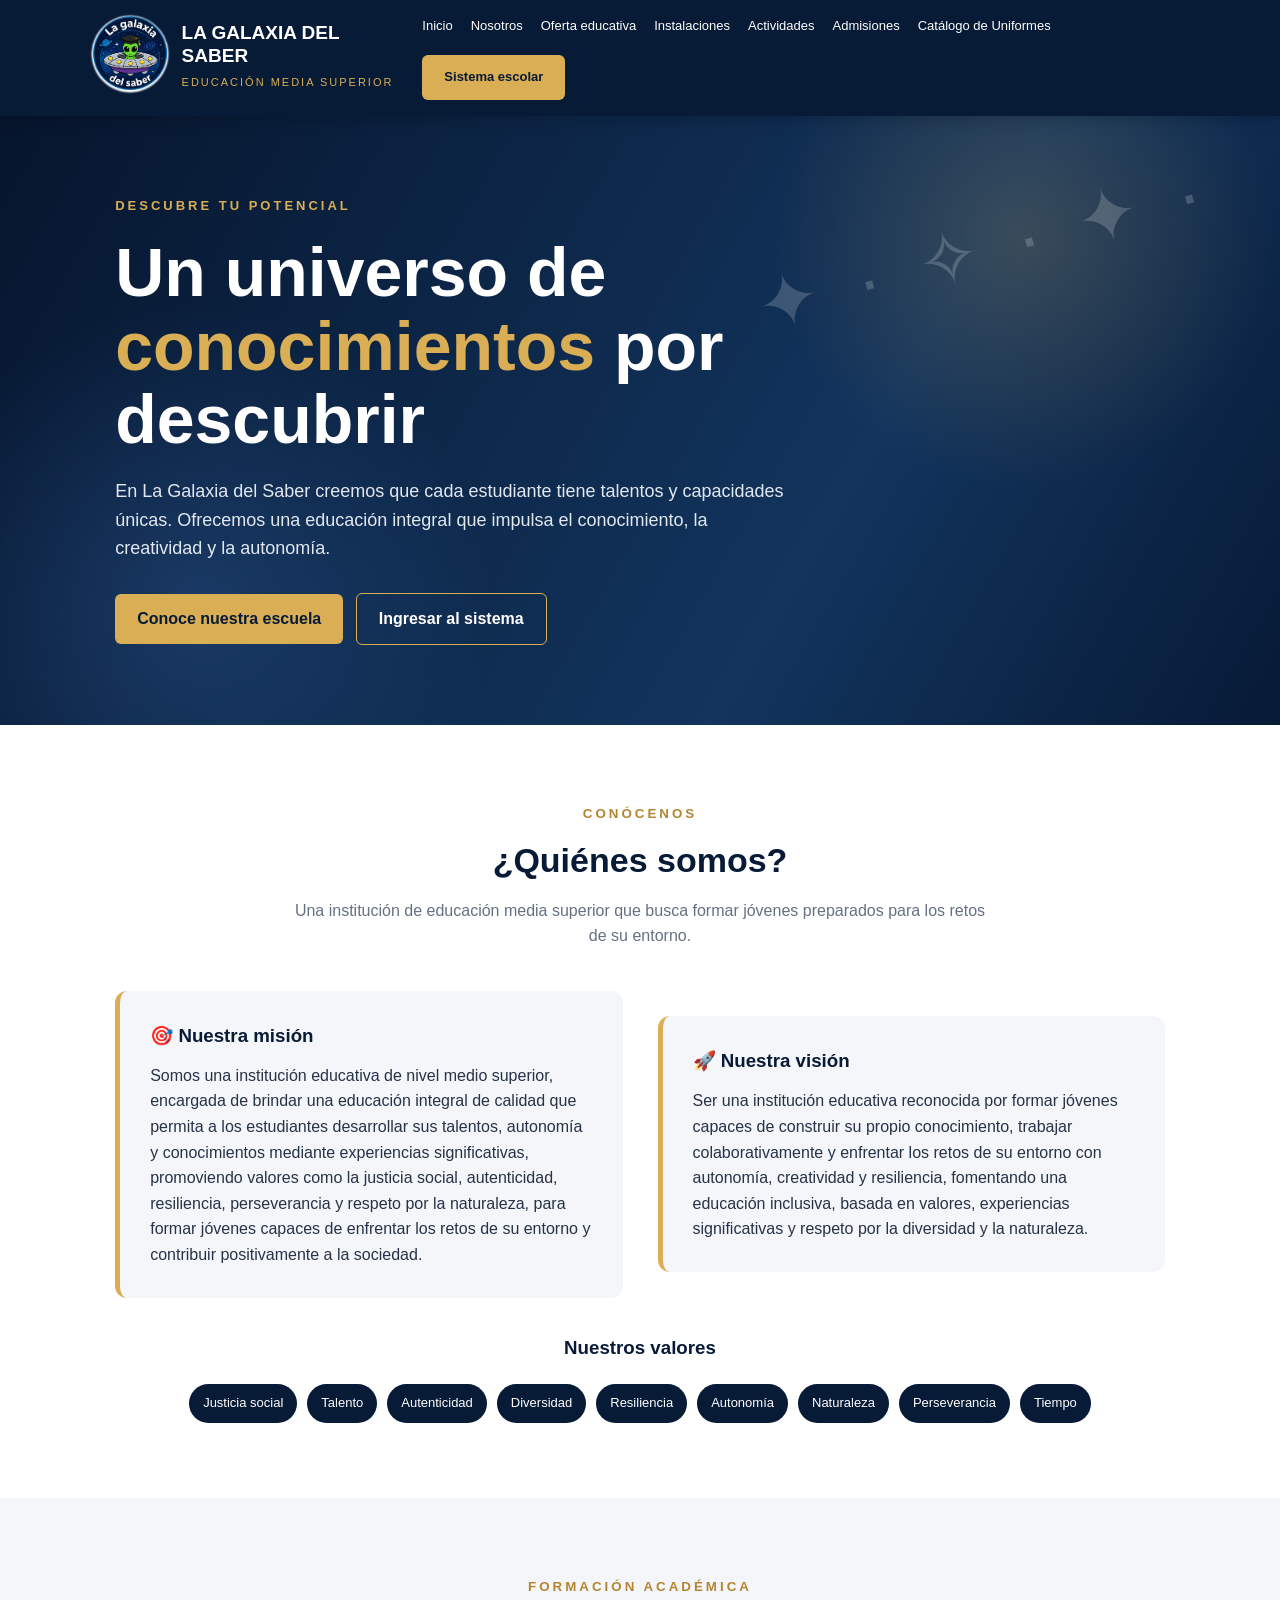
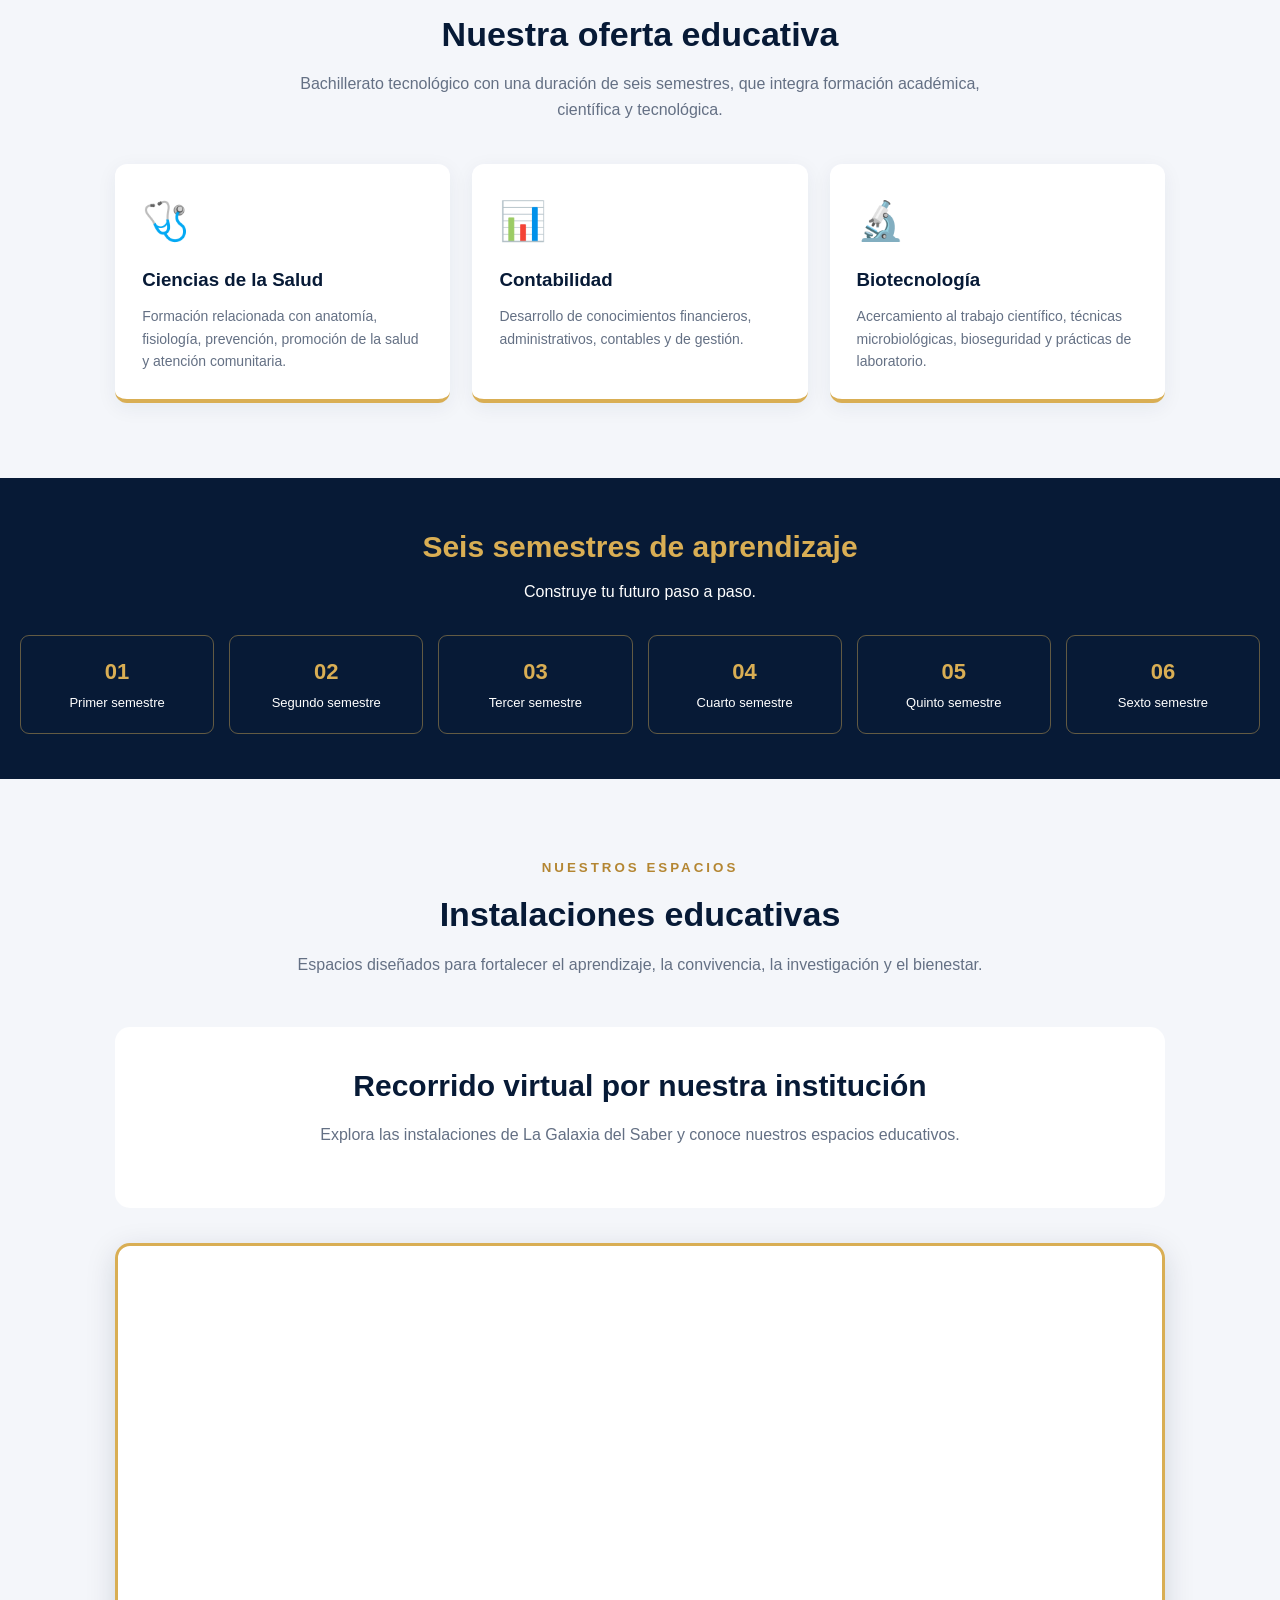
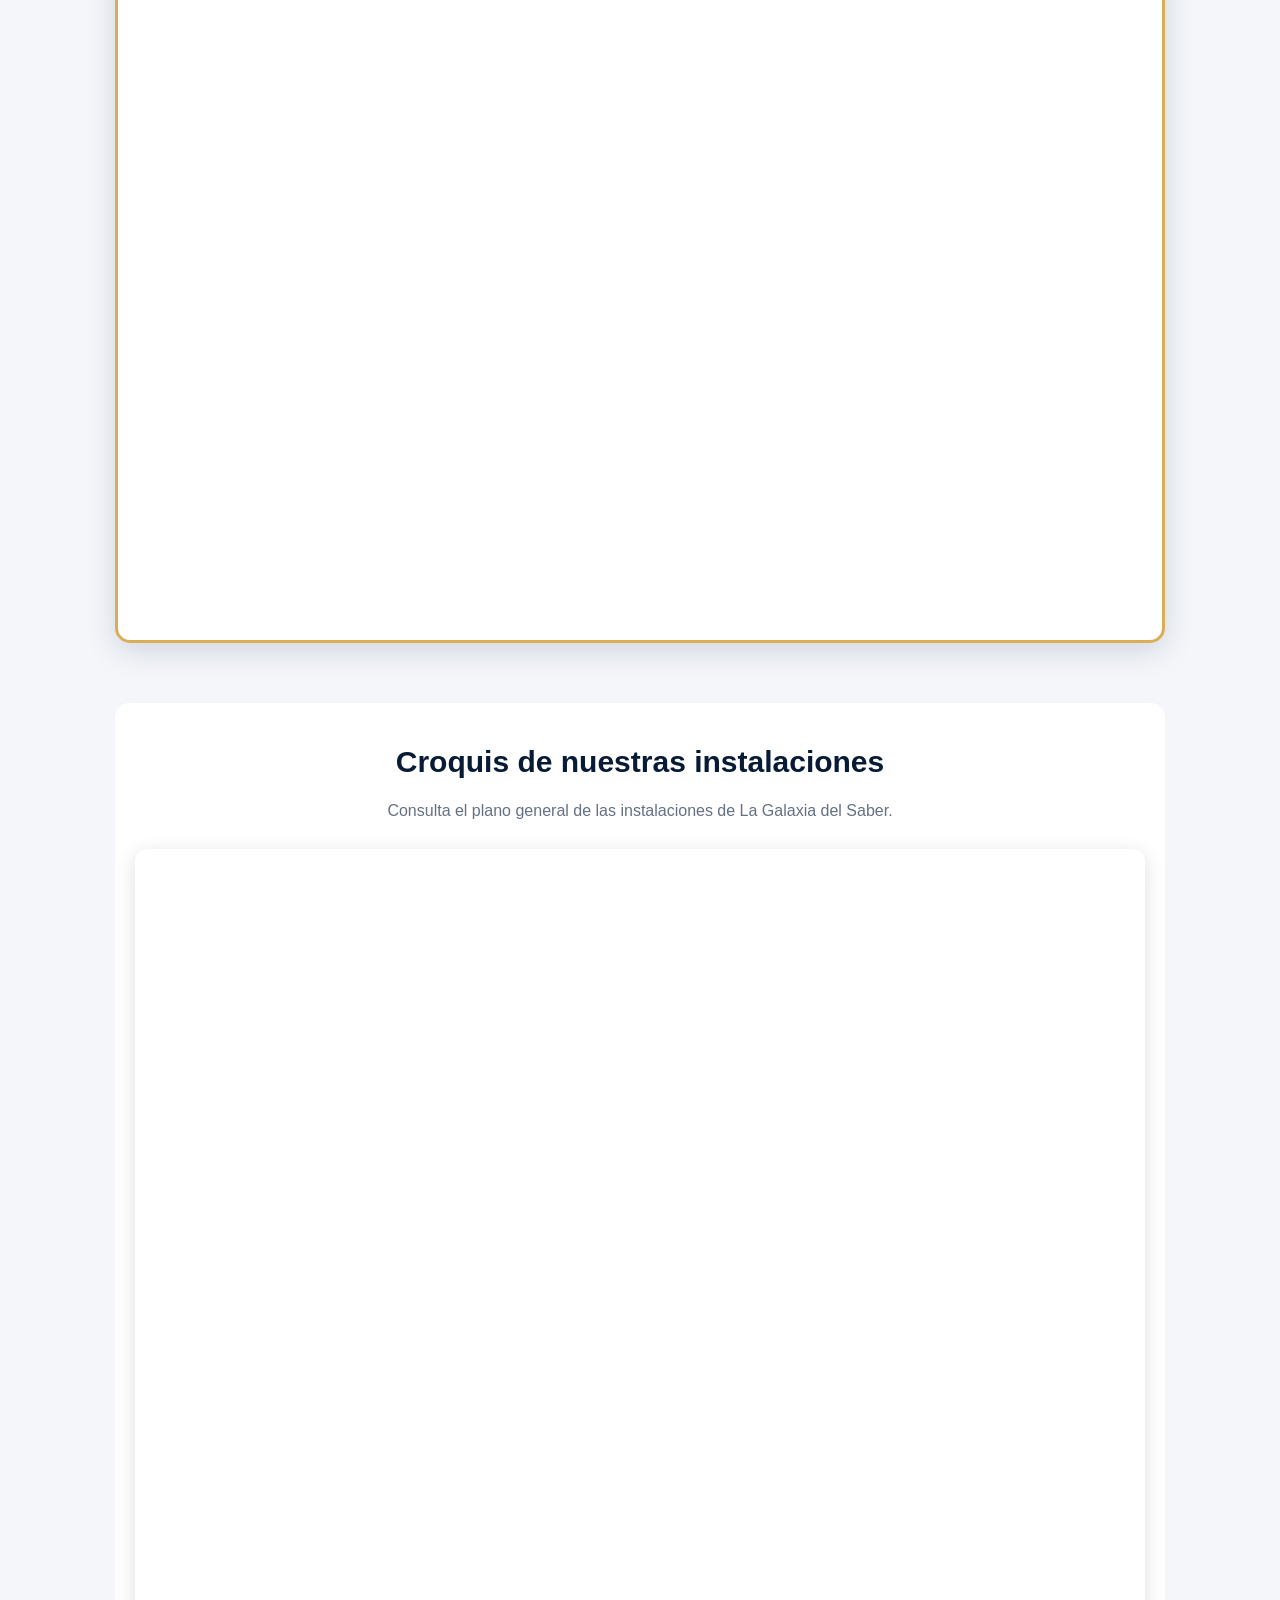
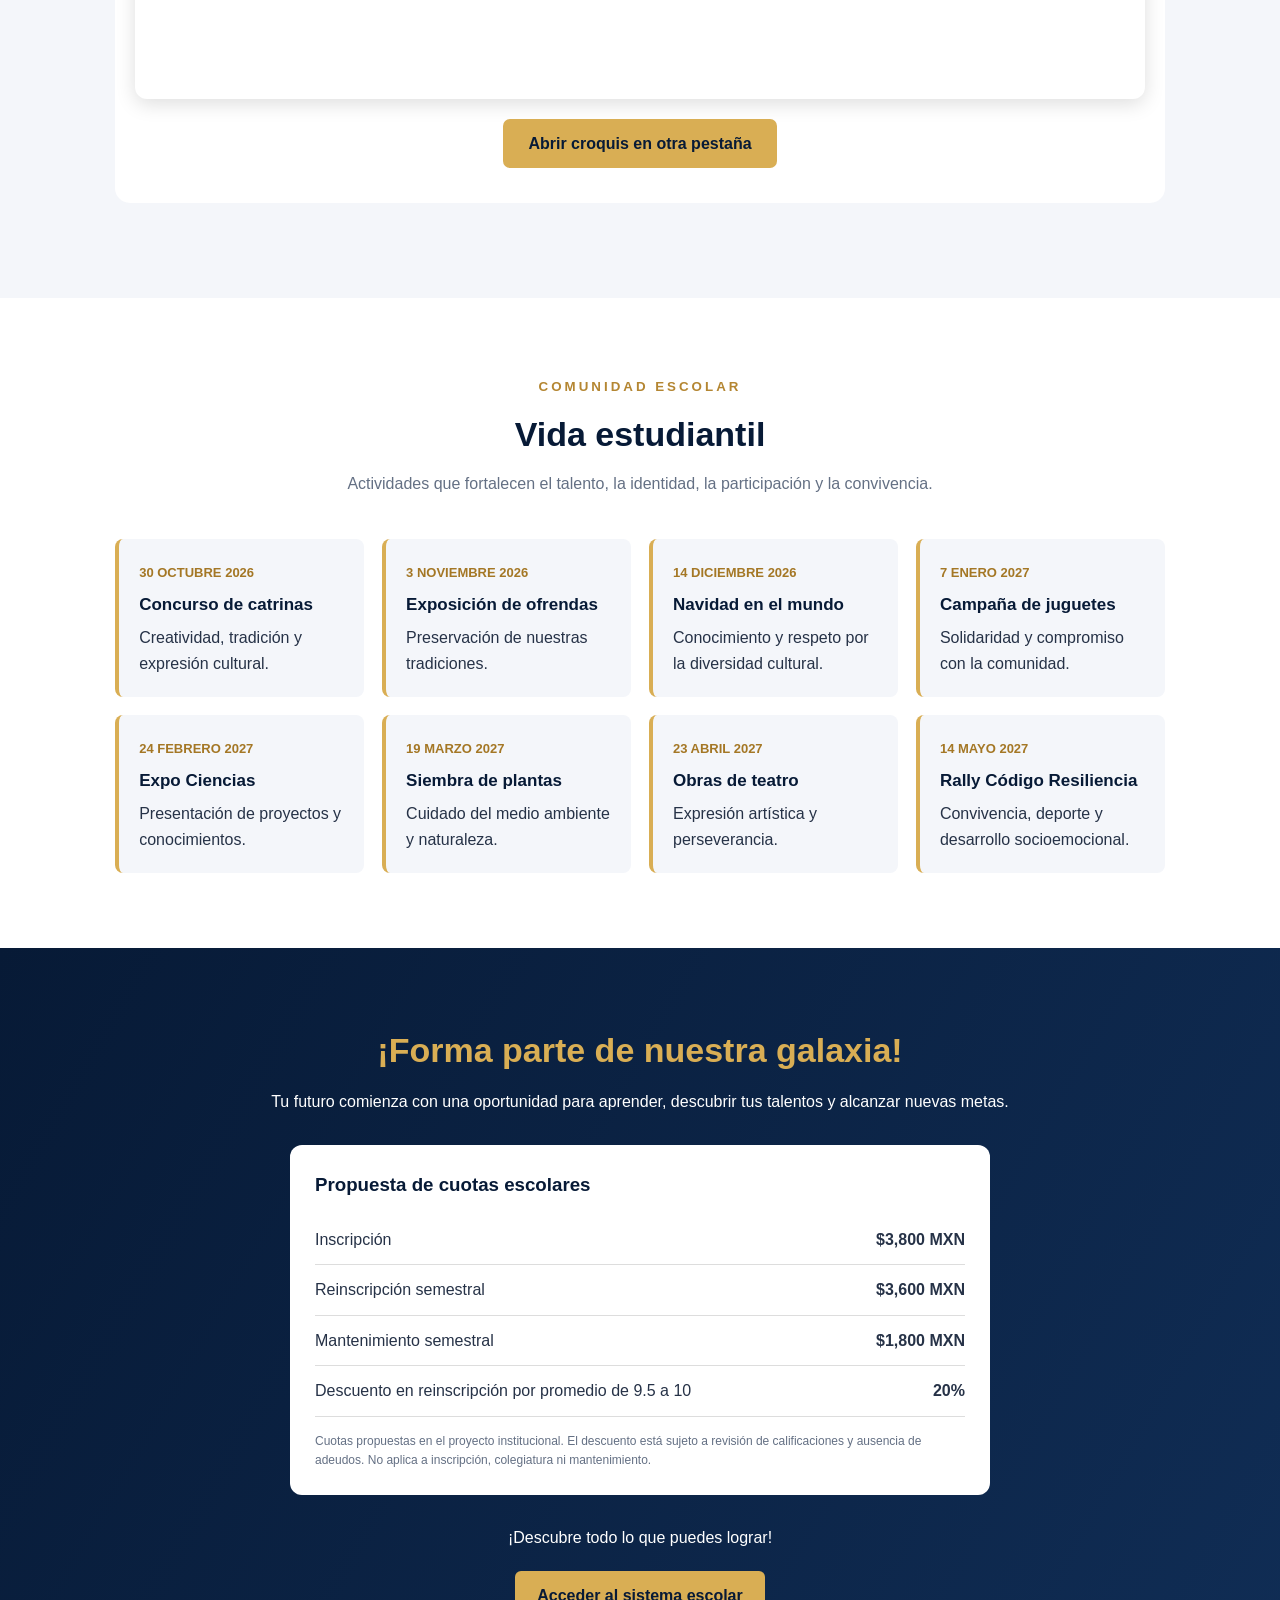
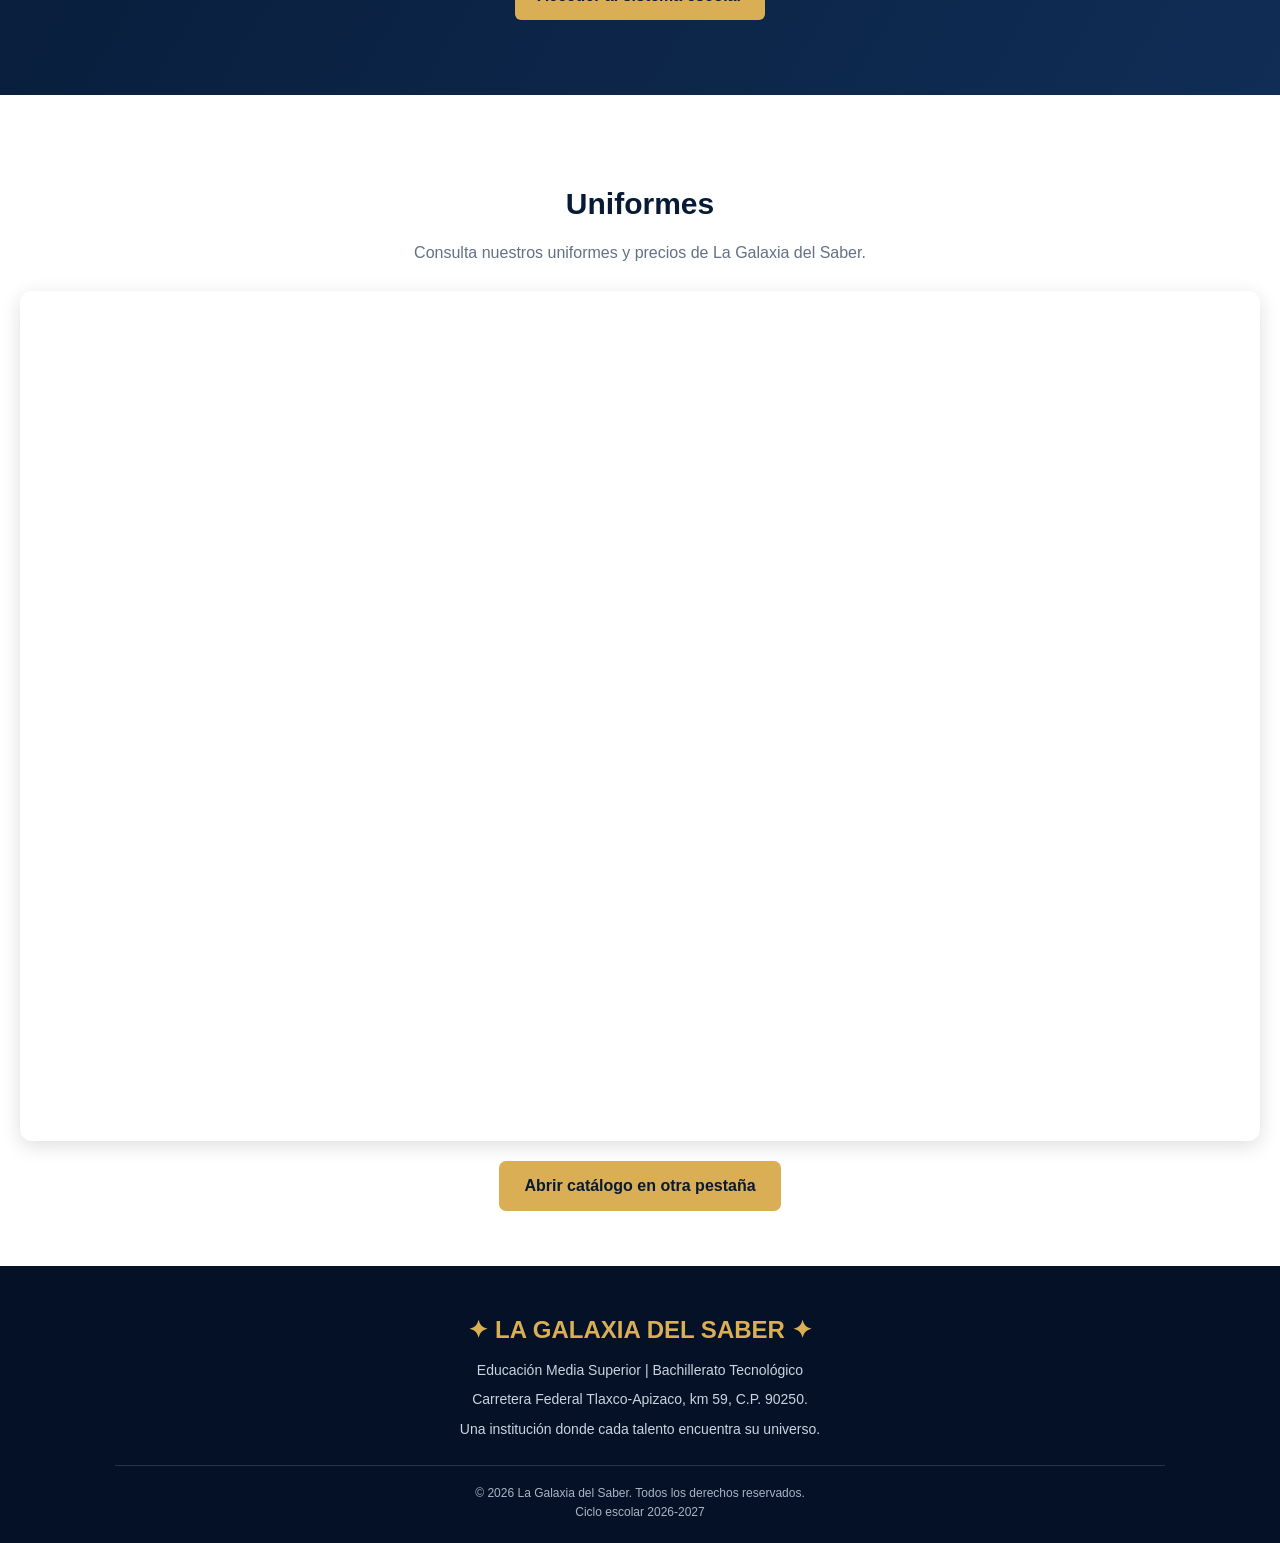
==== index.html @ cc04a8e1 "Update index.html" ====
<!DOCTYPE html>
<html lang="es">
<head>
<meta charset="UTF-8">
<meta name="viewport" content="width=device-width, initial-scale=1.0">
<title>La Galaxia del Saber | Bachillerato Tecnológico</title>

<style>
:root {
    --azul: #071a36;
    --azul2: #102d55;
    --dorado: #d9ae54;
    --blanco: #ffffff;
    --gris: #f4f6fa;
    --texto: #263247;
}

* {
    margin: 0;
    padding: 0;
    box-sizing: border-box;
    scroll-behavior: smooth;
}

body {
    font-family: Arial, sans-serif;
    color: var(--texto);
    line-height: 1.6;
}

/* ENCABEZADO */
header {
    background: var(--azul);
    color: white;
    padding: 14px 7%;
    display: flex;
    align-items: center;
    justify-content: space-between;
    gap: 20px;
    position: sticky;
    top: 0;
    z-index: 100;
    box-shadow: 0 3px 15px #0003;
}

.logo {
    display: flex;
    align-items: center;
    gap: 12px;
}

.logo-icon img {
    height: 80px;
    width: auto;
    object-fit: contain;
}

.logo h2 {
    font-size: 19px;
    line-height: 1.2;
}

.logo small {
    color: var(--dorado);
    font-size: 11px;
    letter-spacing: 2px;
}

nav {
    display: flex;
    align-items: center;
    gap: 18px;
    flex-wrap: wrap;
}

nav a {
    color: white;
    text-decoration: none;
    font-size: 13px;
    transition: .3s;
}

nav a:hover {
    color: var(--dorado);
}

.btn {
    display: inline-block;
    background: var(--dorado);
    color: var(--azul);
    padding: 12px 22px;
    border-radius: 6px;
    text-decoration: none;
    font-weight: bold;
    transition: .3s;
}

.btn:hover {
    background: white;
    transform: translateY(-3px);
}

/* PORTADA */
.hero {
    min-height: 590px;
    display: flex;
    align-items: center;
    padding: 80px 9%;
    color: white;
    background:
        radial-gradient(circle at 80% 20%, #d9ae5433, transparent 22%),
        radial-gradient(circle at 15% 80%, #3566a855, transparent 25%),
        linear-gradient(120deg, #06152d, #12345d 65%, #071a36);
    position: relative;
    overflow: hidden;
}

.hero::after {
    content: "✦     ·       ✧       ·      ✦       ·";
    position: absolute;
    top: 12%;
    right: 5%;
    font-size: 75px;
    color: #ffffff30;
    letter-spacing: 10px;
    transform: rotate(-15deg);
}

.hero-content {
    max-width: 680px;
    position: relative;
    z-index: 2;
}

.hero .tag {
    color: var(--dorado);
    letter-spacing: 3px;
    font-weight: bold;
    font-size: 13px;
}

.hero h1 {
    font-size: clamp(38px, 6vw, 68px);
    line-height: 1.08;
    margin: 20px 0;
}

.hero h1 span {
    color: var(--dorado);
}

.hero p {
    font-size: 18px;
    color: #e2e8f0;
    margin-bottom: 30px;
}

/* SECCIONES GENERALES */
.section {
    padding: 75px 9%;
}

.section-title {
    text-align: center;
    margin-bottom: 42px;
}

.section-title small {
    color: #b48632;
    font-weight: bold;
    letter-spacing: 3px;
}

.section-title h2 {
    color: var(--azul);
    font-size: 34px;
    margin-top: 8px;
}

.section-title p {
    max-width: 700px;
    margin: 10px auto;
    color: #647084;
}

/* NOSOTROS */
.about {
    display: grid;
    grid-template-columns: 1fr 1fr;
    gap: 35px;
    align-items: center;
}

.about-box {
    padding: 30px;
    background: var(--gris);
    border-radius: 12px;
    border-left: 5px solid var(--dorado);
}

.about-box h3 {
    color: var(--azul);
    margin-bottom: 12px;
}

.values {
    display: flex;
    flex-wrap: wrap;
    gap: 10px;
    margin-top: 22px;
}

.value {
    background: var(--azul);
    color: white;
    padding: 9px 14px;
    border-radius: 25px;
    font-size: 13px;
}

/* OFERTA EDUCATIVA */
.careers {
    background: var(--gris);
}

.grid {
    display: grid;
    grid-template-columns: repeat(auto-fit, minmax(220px, 1fr));
    gap: 22px;
}

.card {
    background: white;
    border-radius: 12px;
    padding: 27px;
    box-shadow: 0 5px 20px #102d5510;
    transition: .3s;
    border-bottom: 4px solid var(--dorado);
}

.card:hover {
    transform: translateY(-6px);
    box-shadow: 0 12px 25px #102d5520;
}

.card .icon {
    font-size: 38px;
    margin-bottom: 13px;
}

.card h3 {
    color: var(--azul);
    margin-bottom: 10px;
}

.card p {
    color: #647084;
    font-size: 14px;
}

/* SEMESTRES */
.cycle {
    background: var(--azul);
    color: white;
    text-align: center;
    padding: 45px 20px;
}

.cycle h2 {
    font-size: 30px;
    color: var(--dorado);
}

.cycle p {
    margin-top: 8px;
}

.semesters {
    display: grid;
    grid-template-columns: repeat(auto-fit, minmax(130px, 1fr));
    gap: 15px;
    margin-top: 30px;
}

.semester {
    border: 1px solid #d9ae5470;
    border-radius: 9px;
    padding: 18px 10px;
}

.semester strong {
    color: var(--dorado);
    font-size: 22px;
    display: block;
}

.semester span {
    font-size: 13px;
}

/* INSTALACIONES */
.facilities {
    background: var(--gris);
}

.facility {
    padding: 22px;
    background: white;
    border-radius: 10px;
    text-align: center;
}

.facility span {
    font-size: 34px;
}

.facility h3 {
    color: var(--azul);
    margin-top: 8px;
    font-size: 17px;
}

/* RECORRIDO VIRTUAL */
.visor-pagina {
    width: 100%;
    max-width: 1800px;
    height: 1000px;
    margin: 35px auto 60px;
    overflow: hidden;
    background: white;
    border: 3px solid var(--dorado);
    border-radius: 15px;
    box-shadow: 0 8px 30px #071a3625;
}

.visor-pagina iframe {
    display: block;
    width: 100%;
    height: 100%;
    border: none;
}

/* CROQUIS PDF */
.documentos {
    width: 100%;
    max-width: 1400px;
    margin: 50px auto 20px;
    padding: 35px 20px;
    text-align: center;
    background: white;
    border-radius: 15px;
}

.documentos h2 {
    color: var(--azul);
    font-size: 30px;
    margin-bottom: 12px;
}

.documentos p {
    color: #647084;
    margin-bottom: 25px;
}

.visor-pdf {
    width: 100%;
    height: 850px;
    overflow: hidden;
    border-radius: 12px;
    box-shadow: 0 5px 20px #0002;
}

.visor-pdf iframe {
    width: 100%;
    height: 100%;
    border: none;
}

.btn-pdf {
    display: inline-block;
    margin-top: 20px;
    padding: 12px 25px;
    background: var(--dorado);
    color: var(--azul);
    text-decoration: none;
    font-weight: bold;
    border-radius: 7px;
}

/* ACTIVIDADES */
.events {
    display: grid;
    grid-template-columns: repeat(auto-fit, minmax(220px, 1fr));
    gap: 18px;
}

.event {
    padding: 20px;
    border-left: 4px solid var(--dorado);
    background: var(--gris);
    border-radius: 8px;
}

.event strong {
    color: #a47725;
    font-size: 13px;
}

.event h3 {
    color: var(--azul);
    margin: 7px 0;
    font-size: 17px;
}

/* ADMISIONES */
.admissions {
    background: linear-gradient(120deg, var(--azul), var(--azul2));
    color: white;
    text-align: center;
}

.admissions h2 {
    color: var(--dorado);
    font-size: 34px;
    margin-bottom: 12px;
}

.fees {
    max-width: 700px;
    margin: 30px auto;
    background: white;
    color: var(--texto);
    border-radius: 12px;
    padding: 25px;
    text-align: left;
}

.fee-row {
    display: flex;
    justify-content: space-between;
    gap: 15px;
    padding: 12px 0;
    border-bottom: 1px solid #ddd;
}

.fee-row:last-child {
    border-bottom: none;
}

/* PIE DE PÁGINA */
footer {
    background: #041126;
    color: white;
    padding: 45px 9% 20px;
    text-align: center;
}

footer h2 {
    color: var(--dorado);
    margin-bottom: 10px;
}

footer p {
    color: #cbd5e1;
    font-size: 14px;
    margin: 7px;
}

.footer-bottom {
    border-top: 1px solid #ffffff25;
    margin-top: 25px;
    padding-top: 18px;
    font-size: 12px;
    color: #aab5c5;
}

/* TABLETAS */
@media(max-width: 850px) {
    header {
        flex-direction: column;
    }

    nav {
        justify-content: center;
    }

    .about {
        grid-template-columns: 1fr;
    }

    .hero {
        padding: 70px 7%;
    }
}

/* CELULARES */
@media(max-width: 768px) {
    .visor-pagina {
        height: 750px;
        border-radius: 8px;
    }

    .visor-pdf {
        height: 600px;
    }

    .documentos h2 {
        font-size: 23px;
    }
}

@media(max-width: 520px) {
    nav {
        gap: 12px;
    }

    nav a {
        font-size: 12px;
    }

    .section {
        padding: 55px 6%;
    }

    .fee-row {
        font-size: 13px;
    }

    .logo-icon img {
        height: 60px;
    }

    .hero h1 {
        font-size: 40px;
    }

    .visor-pagina {
        height: 650px;
    }

    .visor-pdf {
        height: 450px;
    }
}
</style>
</head>

<body>

<!-- ENCABEZADO -->
<header>
    <div class="logo">
        <div class="logo-icon">
            <img src="logo.png" alt="Logo de La Galaxia del Saber">
        </div>
        <div>
            <h2>LA GALAXIA DEL SABER</h2>
            <small>EDUCACIÓN MEDIA SUPERIOR</small>
        </div>
    </div>

    <nav>
        <a href="#inicio">Inicio</a>
        <a href="#nosotros">Nosotros</a>
        <a href="#oferta">Oferta educativa</a>
        <a href="#instalaciones">Instalaciones</a>
        <a href="#actividades">Actividades</a>
        <a href="#admisiones">Admisiones</a>
        <a href="#admisiones">Catálogo de Uniformes</a>
        <a class="btn" href="SISTEMA.html">Sistema escolar</a>
    </nav>
</header>

<!-- INICIO -->
<section class="hero" id="inicio">
    <div class="hero-content">
        <div class="tag">DESCUBRE TU POTENCIAL</div>

        <h1>
            Un universo de
            <span>conocimientos</span>
            por descubrir
        </h1>

        <p>
            En La Galaxia del Saber creemos que cada estudiante
            tiene talentos y capacidades únicas. Ofrecemos una
            educación integral que impulsa el conocimiento,
            la creatividad y la autonomía.
        </p>

        <a href="#oferta" class="btn">Conoce nuestra escuela</a>

        <a href="SISTEMA.html" class="btn"
           style="background:transparent;color:white;border:1px solid #d9ae54;margin-left:8px">
           Ingresar al sistema
        </a>
    </div>
</section>

<!-- NOSOTROS -->
<section class="section" id="nosotros">
    <div class="section-title">
        <small>CONÓCENOS</small>
        <h2>¿Quiénes somos?</h2>
        <p>
            Una institución de educación media superior que busca
            formar jóvenes preparados para los retos de su entorno.
        </p>
    </div>

    <div class="about">
        <div class="about-box">
            <h3>🎯 Nuestra misión</h3>
            <p>
                Somos una institución educativa de nivel medio superior,
                encargada de brindar una educación integral de calidad
                que permita a los estudiantes desarrollar sus talentos,
                autonomía y conocimientos mediante experiencias
                significativas, promoviendo valores como la justicia
                social, autenticidad, resiliencia, perseverancia y
                respeto por la naturaleza, para formar jóvenes capaces
                de enfrentar los retos de su entorno y contribuir
                positivamente a la sociedad.
            </p>
        </div>

        <div class="about-box">
            <h3>🚀 Nuestra visión</h3>
            <p>
                Ser una institución educativa reconocida por formar
                jóvenes capaces de construir su propio conocimiento,
                trabajar colaborativamente y enfrentar los retos de
                su entorno con autonomía, creatividad y resiliencia,
                fomentando una educación inclusiva, basada en valores,
                experiencias significativas y respeto por la diversidad
                y la naturaleza.
            </p>
        </div>
    </div>

    <div style="text-align:center;margin-top:35px">
        <h3 style="color:#071a36">Nuestros valores</h3>

        <div class="values" style="justify-content:center">
            <span class="value">Justicia social</span>
            <span class="value">Talento</span>
            <span class="value">Autenticidad</span>
            <span class="value">Diversidad</span>
            <span class="value">Resiliencia</span>
            <span class="value">Autonomía</span>
            <span class="value">Naturaleza</span>
            <span class="value">Perseverancia</span>
            <span class="value">Tiempo</span>
        </div>
    </div>
</section>

<!-- OFERTA EDUCATIVA -->
<section class="section careers" id="oferta">
    <div class="section-title">
        <small>FORMACIÓN ACADÉMICA</small>
        <h2>Nuestra oferta educativa</h2>
        <p>
            Bachillerato tecnológico con una duración de seis semestres,
            que integra formación académica, científica y tecnológica.
        </p>
    </div>

    <div class="grid">
        <div class="card">
            <div class="icon">🩺</div>
            <h3>Ciencias de la Salud</h3>
            <p>
                Formación relacionada con anatomía, fisiología,
                prevención, promoción de la salud y atención comunitaria.
            </p>
        </div>

        <div class="card">
            <div class="icon">📊</div>
            <h3>Contabilidad</h3>
            <p>
                Desarrollo de conocimientos financieros,
                administrativos, contables y de gestión.
            </p>
        </div>

        <div class="card">
            <div class="icon">🔬</div>
            <h3>Biotecnología</h3>
            <p>
                Acercamiento al trabajo científico, técnicas
                microbiológicas, bioseguridad y prácticas de laboratorio.
            </p>
        </div>
    </div>
</section>

<!-- SEMESTRES -->
<section class="cycle">
    <h2>Seis semestres de aprendizaje</h2>
    <p>Construye tu futuro paso a paso.</p>

    <div class="semesters">
        <div class="semester"><strong>01</strong><span>Primer semestre</span></div>
        <div class="semester"><strong>02</strong><span>Segundo semestre</span></div>
        <div class="semester"><strong>03</strong><span>Tercer semestre</span></div>
        <div class="semester"><strong>04</strong><span>Cuarto semestre</span></div>
        <div class="semester"><strong>05</strong><span>Quinto semestre</span></div>
        <div class="semester"><strong>06</strong><span>Sexto semestre</span></div>
    </div>
</section>

<!-- INSTALACIONES -->
<section class="section facilities" id="instalaciones">

    <div class="section-title">
        <small>NUESTROS ESPACIOS</small>
        <h2>Instalaciones educativas</h2>
        <p>
            Espacios diseñados para fortalecer el aprendizaje,
            la convivencia, la investigación y el bienestar.
        </p>
    </div>

    <!-- RECORRIDO VIRTUAL -->
    <div class="documentos">
        <h2>Recorrido virtual por nuestra institución</h2>
        <p>
            Explora las instalaciones de La Galaxia del Saber
            y conoce nuestros espacios educativos.
        </p>
    </div>

    <div class="visor-pagina">
        <iframe
            src="https://juanmunoz203uatx-bit.github.io/La-galaxia-del-saber-plane-arquitect/"
            title="Recorrido virtual de La Galaxia del Saber"
            loading="lazy"
            allowfullscreen>
        </iframe>
    </div>

    <!-- CROQUIS PDF -->
    <div class="documentos" id="documentos">
        <h2>Croquis de nuestras instalaciones</h2>
        <p>
            Consulta el plano general de las instalaciones
            de La Galaxia del Saber.
        </p>

        <div class="visor-pdf">
            <iframe
                src="escuela__la_galaxia_del_saber_ (7).pdf"
                title="Croquis de La Galaxia del Saber">
            </iframe>
        </div>

        <a href="escuela__la_galaxia_del_saber_ (7).pdf" target="_blank" class="btn-pdf">
            Abrir croquis en otra pestaña
        </a>
    </div>

</section>

<!-- VIDA ESTUDIANTIL -->
<section class="section" id="actividades">
    <div class="section-title">
        <small>COMUNIDAD ESCOLAR</small>
        <h2>Vida estudiantil</h2>
        <p>
            Actividades que fortalecen el talento, la identidad,
            la participación y la convivencia.
        </p>
    </div>

    <div class="events">
        <div class="event">
            <strong>30 OCTUBRE 2026</strong>
            <h3>Concurso de catrinas</h3>
            <p>Creatividad, tradición y expresión cultural.</p>
        </div>

        <div class="event">
            <strong>3 NOVIEMBRE 2026</strong>
            <h3>Exposición de ofrendas</h3>
            <p>Preservación de nuestras tradiciones.</p>
        </div>

        <div class="event">
            <strong>14 DICIEMBRE 2026</strong>
            <h3>Navidad en el mundo</h3>
            <p>Conocimiento y respeto por la diversidad cultural.</p>
        </div>

        <div class="event">
            <strong>7 ENERO 2027</strong>
            <h3>Campaña de juguetes</h3>
            <p>Solidaridad y compromiso con la comunidad.</p>
        </div>

        <div class="event">
            <strong>24 FEBRERO 2027</strong>
            <h3>Expo Ciencias</h3>
            <p>Presentación de proyectos y conocimientos.</p>
        </div>

        <div class="event">
            <strong>19 MARZO 2027</strong>
            <h3>Siembra de plantas</h3>
            <p>Cuidado del medio ambiente y naturaleza.</p>
        </div>

        <div class="event">
            <strong>23 ABRIL 2027</strong>
            <h3>Obras de teatro</h3>
            <p>Expresión artística y perseverancia.</p>
        </div>

        <div class="event">
            <strong>14 MAYO 2027</strong>
            <h3>Rally Código Resiliencia</h3>
            <p>Convivencia, deporte y desarrollo socioemocional.</p>
        </div>
    </div>
</section>

<!-- ADMISIONES -->
<section class="section admissions" id="admisiones">
    <h2>¡Forma parte de nuestra galaxia!</h2>

    <p>
        Tu futuro comienza con una oportunidad para aprender,
        descubrir tus talentos y alcanzar nuevas metas.
    </p>

    <div class="fees">
        <h3 style="color:#071a36;margin-bottom:15px">
            Propuesta de cuotas escolares
        </h3>

        <div class="fee-row">
            <span>Inscripción</span>
            <strong>$3,800 MXN</strong>
        </div>

        <div class="fee-row">
            <span>Reinscripción semestral</span>
            <strong>$3,600 MXN</strong>
        </div>

        <div class="fee-row">
            <span>Mantenimiento semestral</span>
            <strong>$1,800 MXN</strong>
        </div>

        <div class="fee-row">
            <span>Descuento en reinscripción por promedio de 9.5 a 10</span>
            <strong>20%</strong>
        </div>

        <p style="font-size:12px;color:#647084;margin-top:15px">
            Cuotas propuestas en el proyecto institucional.
            El descuento está sujeto a revisión de calificaciones
            y ausencia de adeudos. No aplica a inscripción,
            colegiatura ni mantenimiento.
        </p>
    </div>

    <p>¡Descubre todo lo que puedes lograr!</p>

    <a href="SISTEMA.html" class="btn" style="margin-top:20px">
        Acceder al sistema escolar
    </a>
</section>
    
    <!-- UNIFORMES -->

<div class="documentos" id="documentos">
        <h2>Uniformes</h2>
        <p>
            Consulta nuestros uniformes y precios de La Galaxia del Saber.
        </p>

        <div class="visor-pdf">
            <iframe
                src="uniformes.pdf"
                title="Croquis de La Galaxia del Saber">
            </iframe>
        </div>

        <a href="uniformes.pdf" target="_blank" class="btn-pdf">
            Abrir catálogo en otra pestaña
        </a>
    </div>

<!-- PIE DE PÁGINA -->
<footer>
    <h2>✦ LA GALAXIA DEL SABER ✦</h2>

    <p>Educación Media Superior | Bachillerato Tecnológico</p>
    <p>Carretera Federal Tlaxco-Apizaco, km 59, C.P. 90250.</p>
    <p>Una institución donde cada talento encuentra su universo.</p>

    <div class="footer-bottom">
        © 2026 La Galaxia del Saber. Todos los derechos reservados.
        <br>
        Ciclo escolar 2026-2027
    </div>
</footer>

</body>
</html>
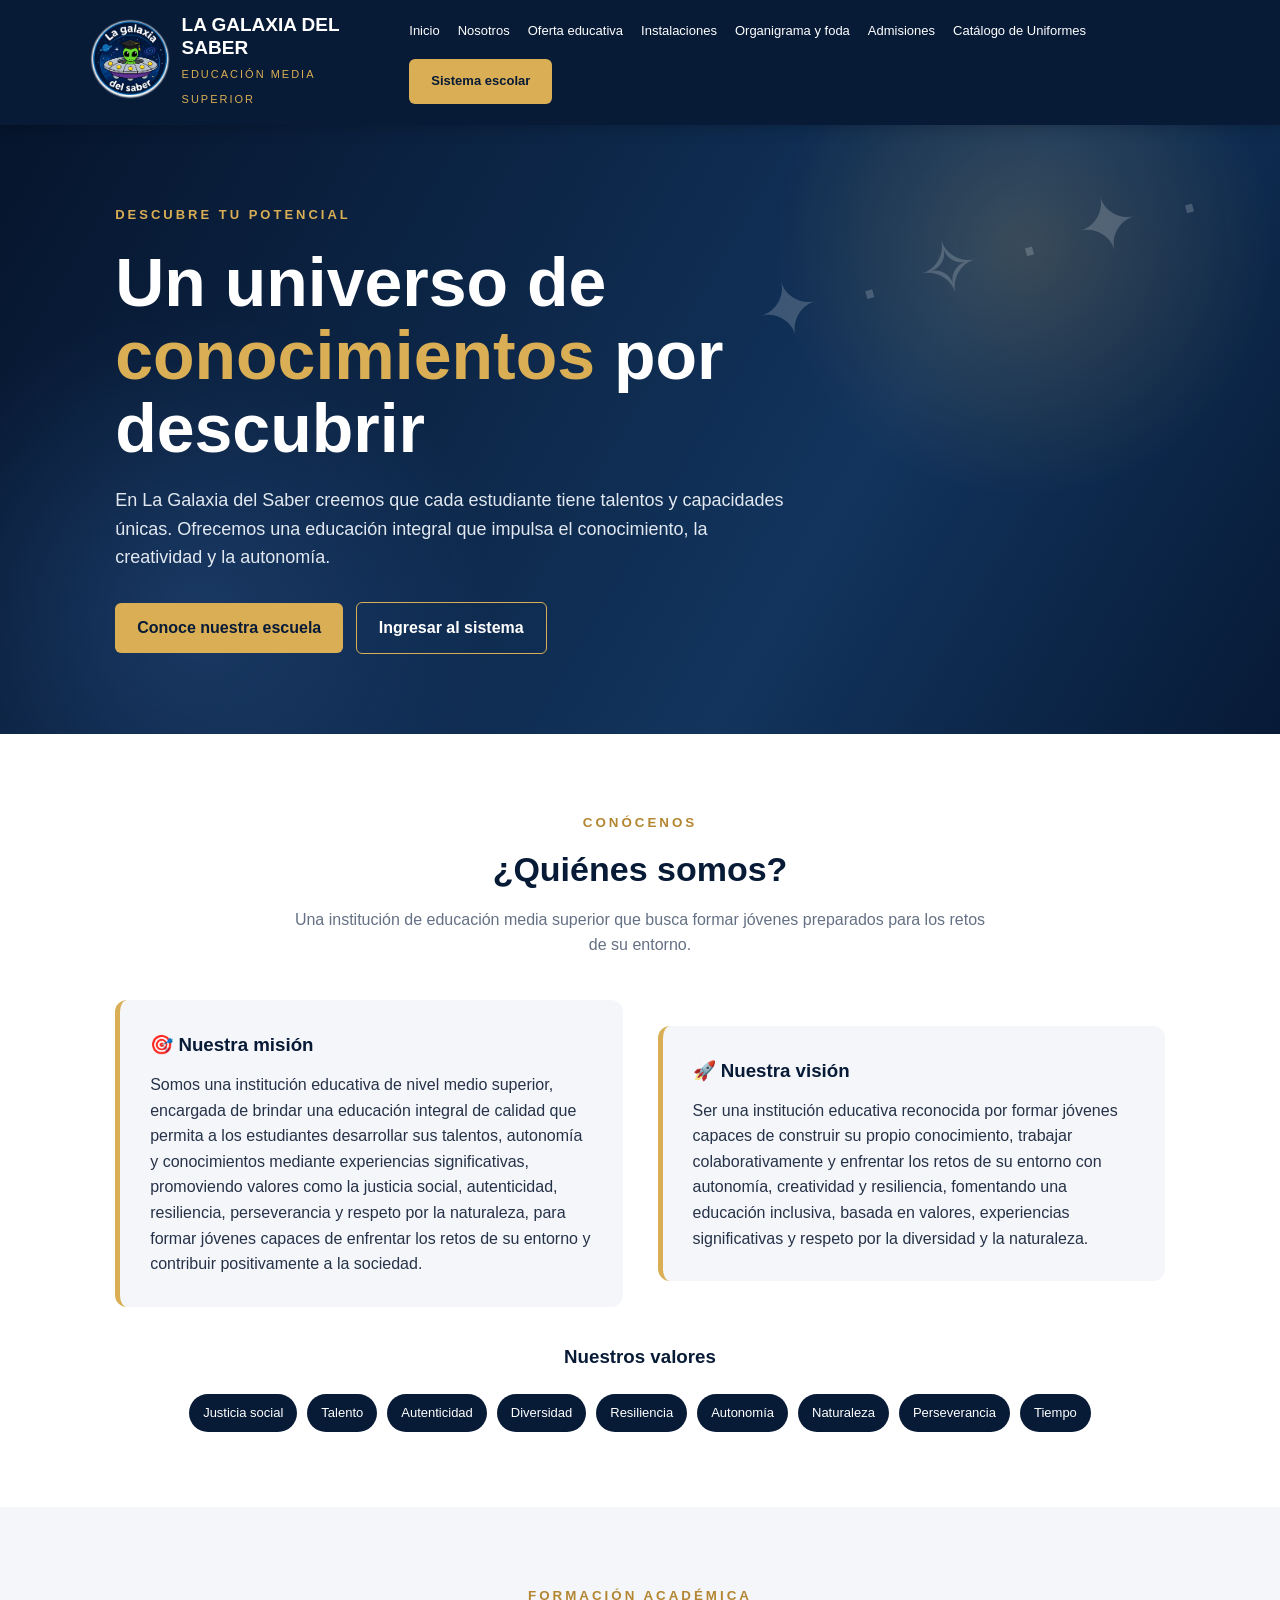
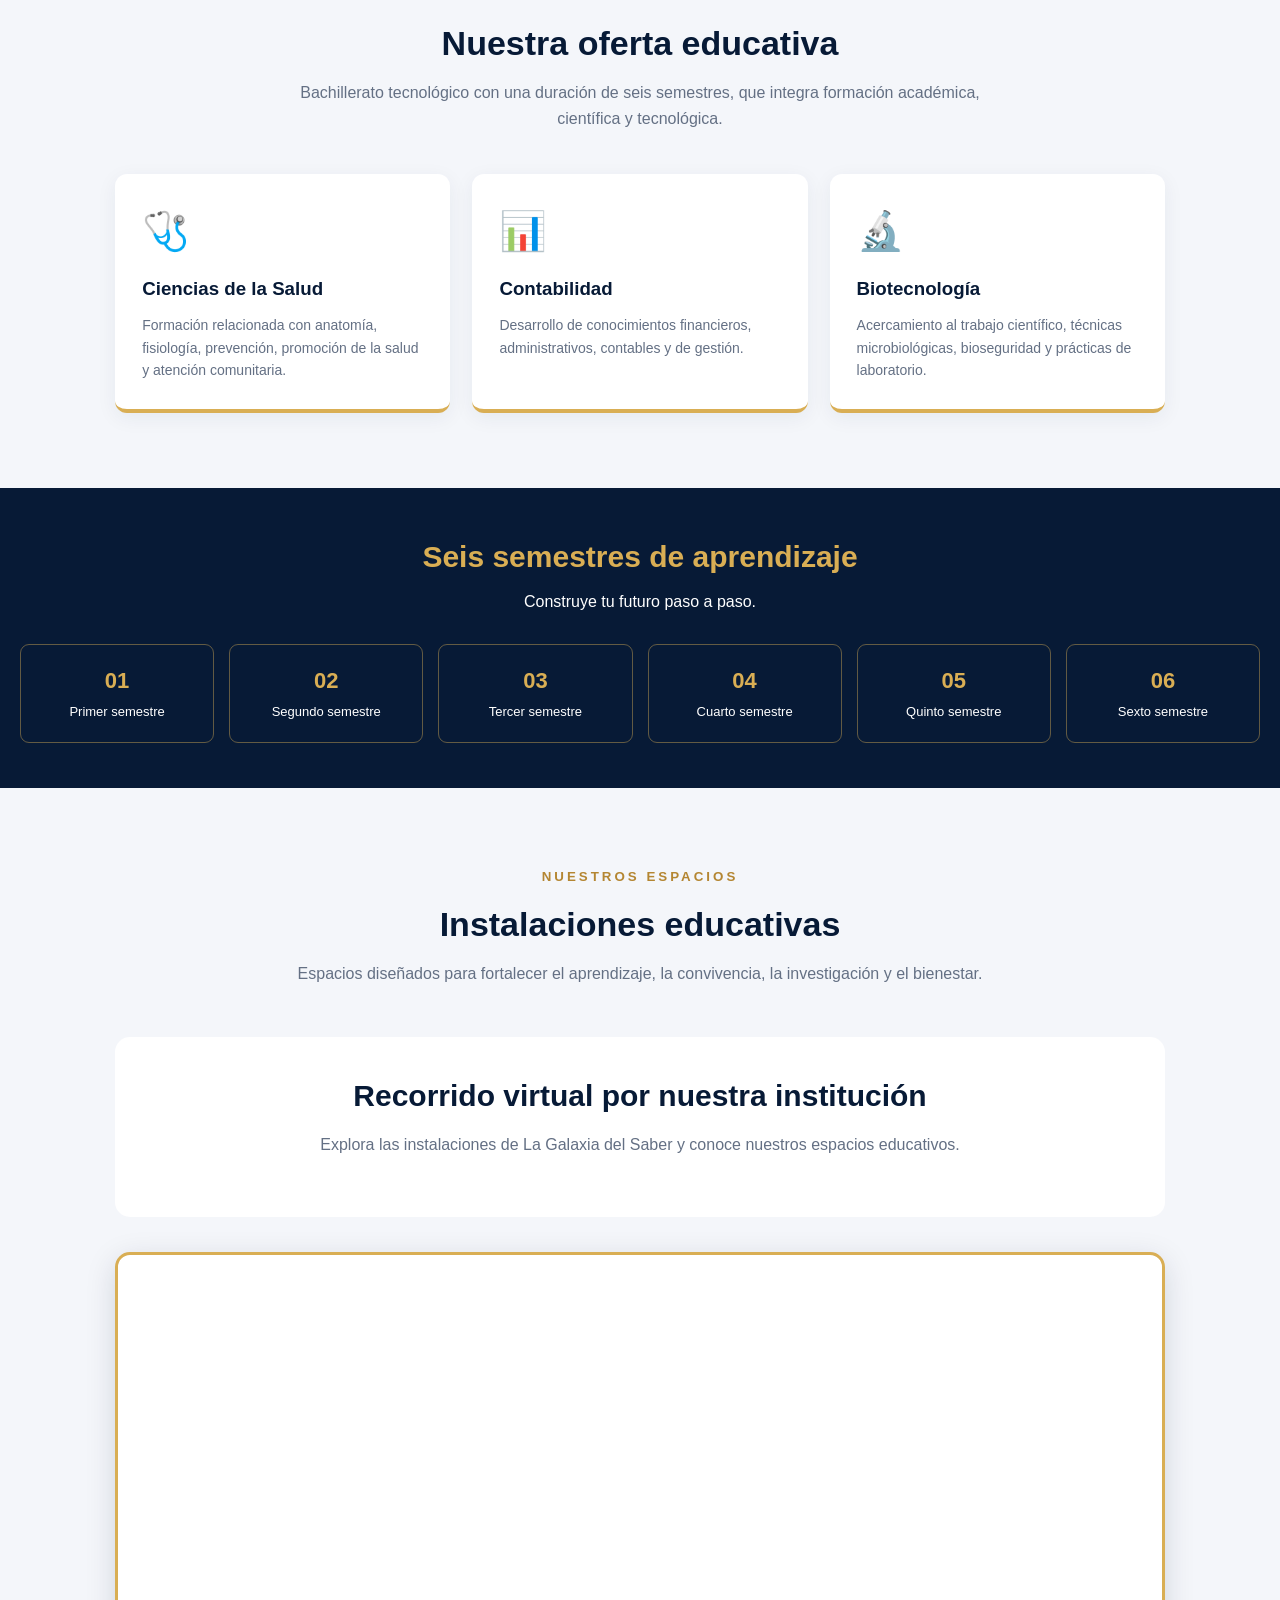
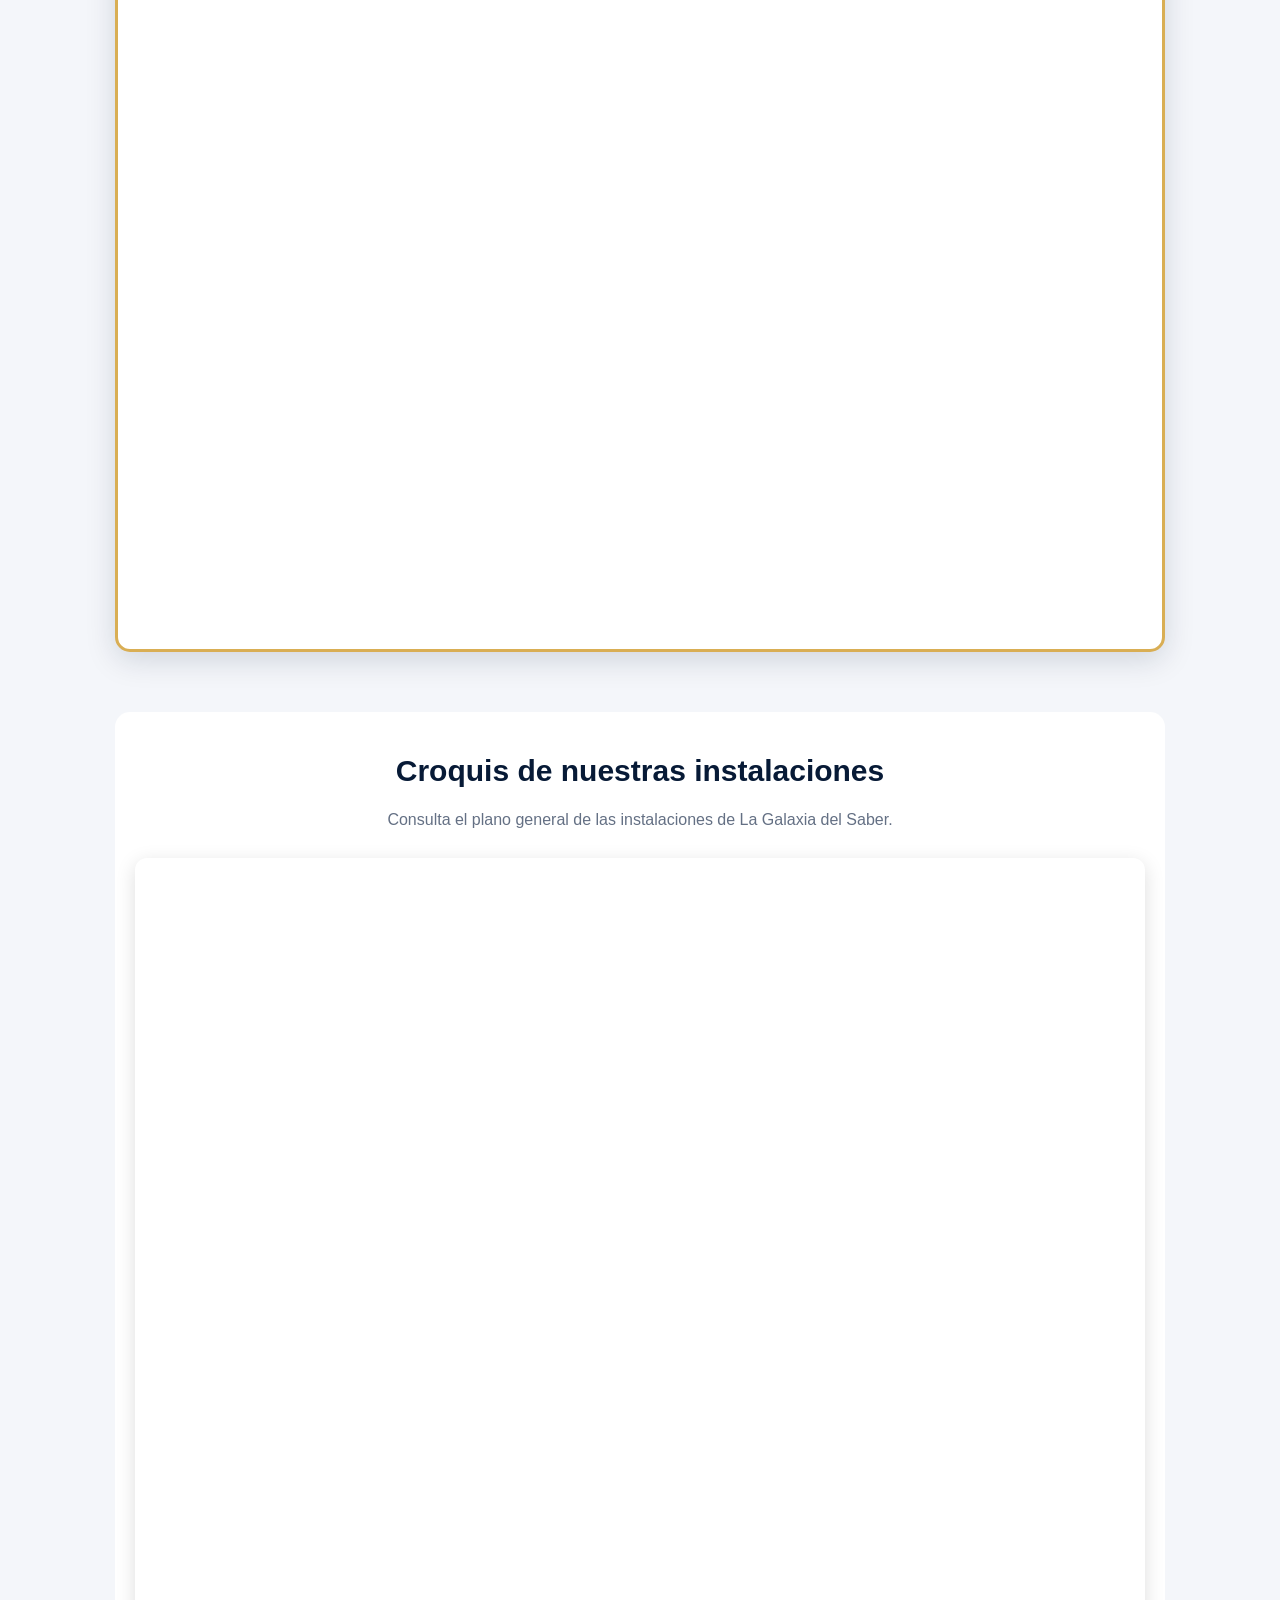
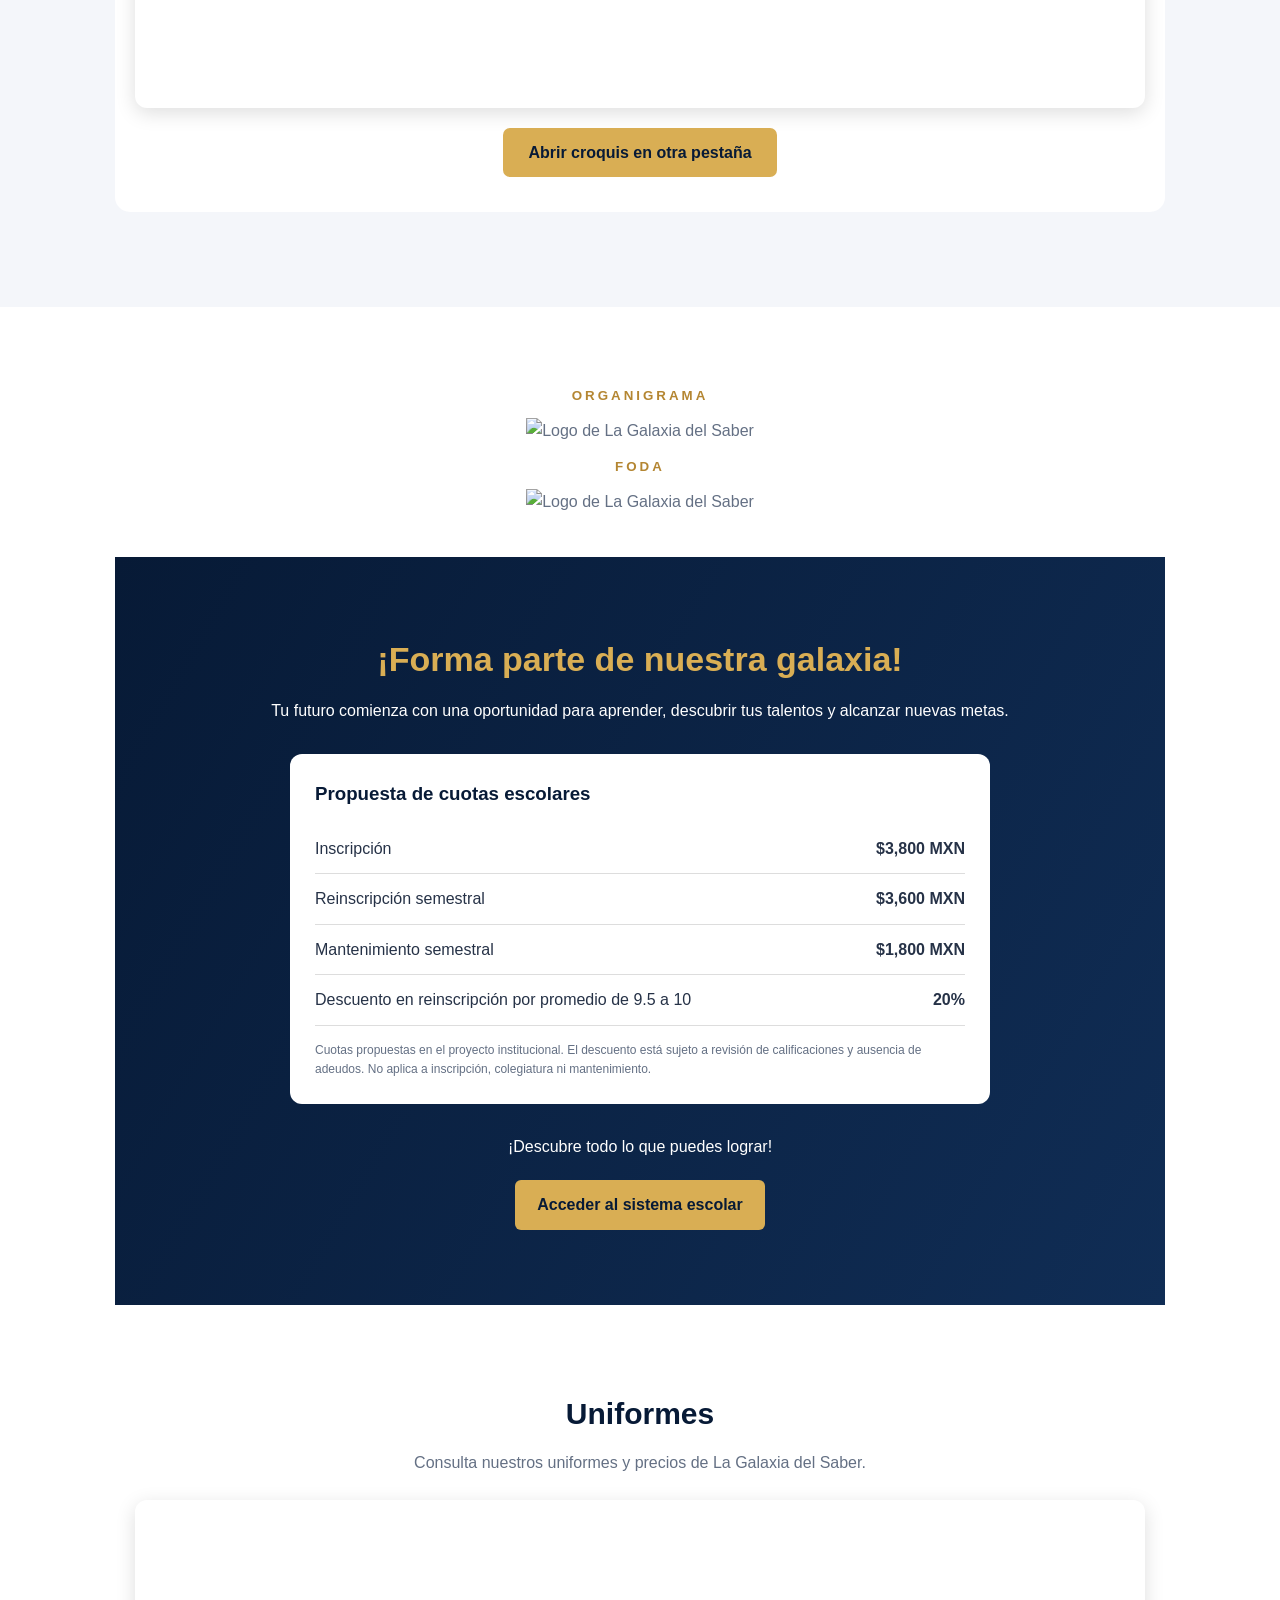
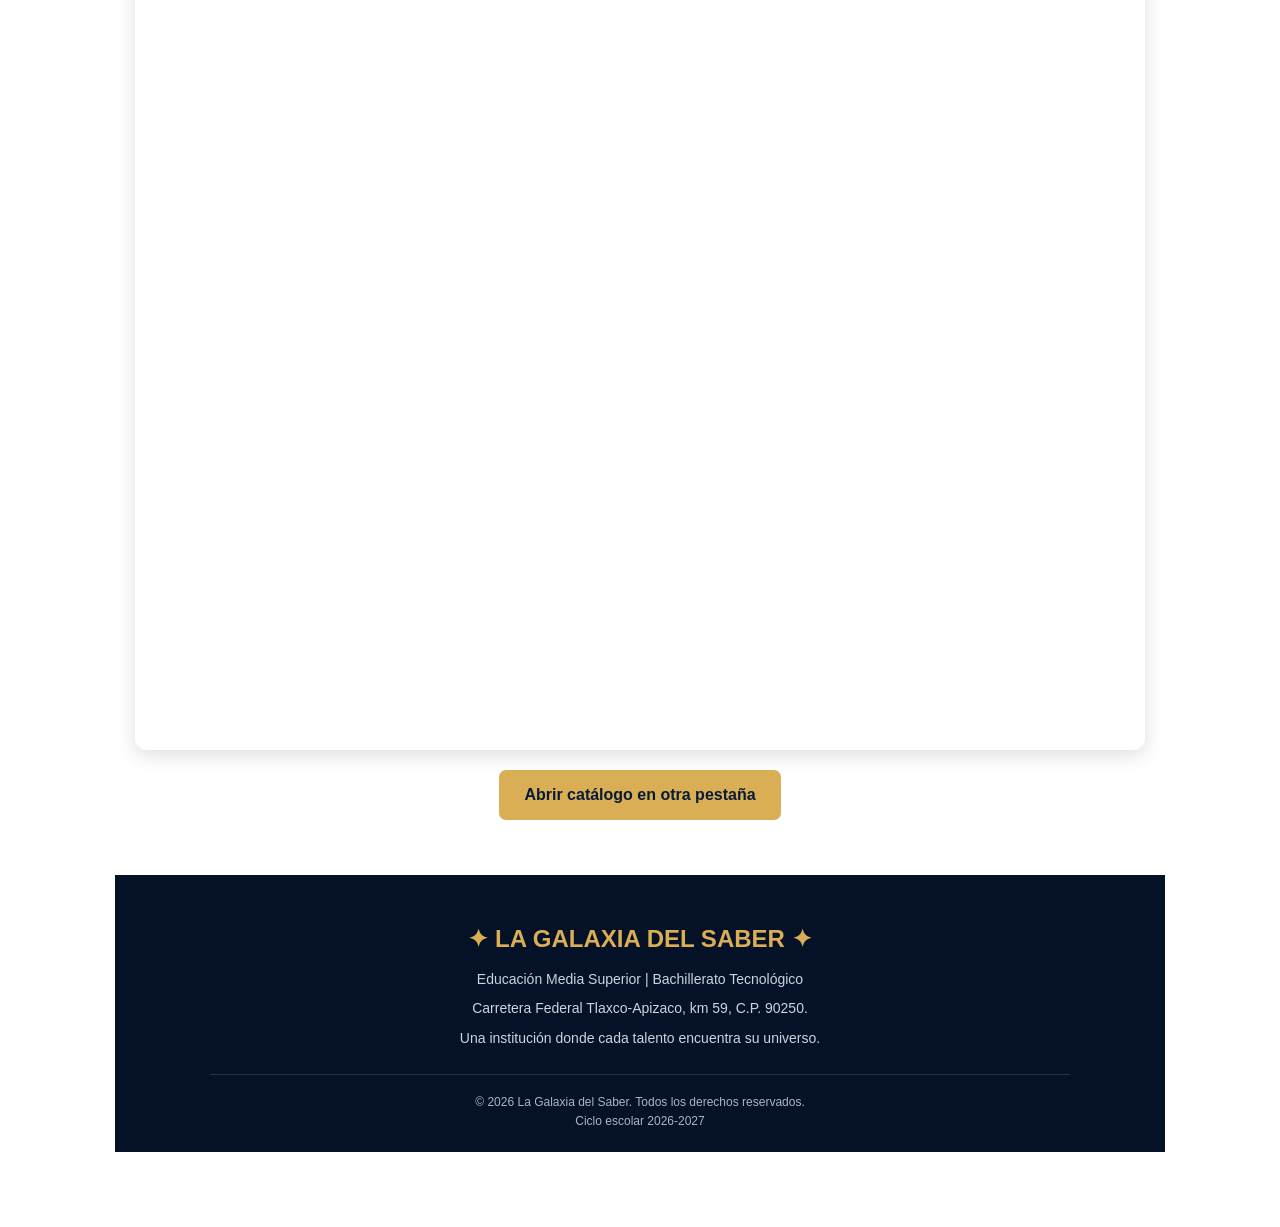
==== commit cca2afbf: "Update index.html" ====
--- a/index.html
+++ b/index.html
@@ -565,9 +565,9 @@
         <a href="#nosotros">Nosotros</a>
         <a href="#oferta">Oferta educativa</a>
         <a href="#instalaciones">Instalaciones</a>
-        <a href="#actividades">Actividades</a>
+        <a href="#actividades">Organigrama y foda</a>
         <a href="#admisiones">Admisiones</a>
-        <a href="#admisiones">Catálogo de Uniformes</a>
+        <a href="#uniformes">Catálogo de Uniformes</a>
         <a class="btn" href="SISTEMA.html">Sistema escolar</a>
     </nav>
 </header>
@@ -768,64 +768,17 @@
 <!-- VIDA ESTUDIANTIL -->
 <section class="section" id="actividades">
     <div class="section-title">
-        <small>COMUNIDAD ESCOLAR</small>
-        <h2>Vida estudiantil</h2>
+        <small>ORGANIGRAMA</small>
         <p>
-            Actividades que fortalecen el talento, la identidad,
-            la participación y la convivencia.
-        </p>
-    </div>
-
-    <div class="events">
-        <div class="event">
-            <strong>30 OCTUBRE 2026</strong>
-            <h3>Concurso de catrinas</h3>
-            <p>Creatividad, tradición y expresión cultural.</p>
-        </div>
-
-        <div class="event">
-            <strong>3 NOVIEMBRE 2026</strong>
-            <h3>Exposición de ofrendas</h3>
-            <p>Preservación de nuestras tradiciones.</p>
-        </div>
-
-        <div class="event">
-            <strong>14 DICIEMBRE 2026</strong>
-            <h3>Navidad en el mundo</h3>
-            <p>Conocimiento y respeto por la diversidad cultural.</p>
-        </div>
-
-        <div class="event">
-            <strong>7 ENERO 2027</strong>
-            <h3>Campaña de juguetes</h3>
-            <p>Solidaridad y compromiso con la comunidad.</p>
-        </div>
-
-        <div class="event">
-            <strong>24 FEBRERO 2027</strong>
-            <h3>Expo Ciencias</h3>
-            <p>Presentación de proyectos y conocimientos.</p>
-        </div>
-
-        <div class="event">
-            <strong>19 MARZO 2027</strong>
-            <h3>Siembra de plantas</h3>
-            <p>Cuidado del medio ambiente y naturaleza.</p>
-        </div>
-
-        <div class="event">
-            <strong>23 ABRIL 2027</strong>
-            <h3>Obras de teatro</h3>
-            <p>Expresión artística y perseverancia.</p>
-        </div>
-
-        <div class="event">
-            <strong>14 MAYO 2027</strong>
-            <h3>Rally Código Resiliencia</h3>
-            <p>Convivencia, deporte y desarrollo socioemocional.</p>
-        </div>
-    </div>
-</section>
+             <img src="OR.jpeg" alt="Logo de La Galaxia del Saber">
+        </p>
+        <small>FODA</small>
+        <p>
+             <img src="FODA.jpeg" alt="Logo de La Galaxia del Saber">
+        </p>
+    </div>
+
+    
 
 <!-- ADMISIONES -->
 <section class="section admissions" id="admisiones">
@@ -878,7 +831,7 @@
     
     <!-- UNIFORMES -->
 
-<div class="documentos" id="documentos">
+<div class="documentos" id="uniformes">
         <h2>Uniformes</h2>
         <p>
             Consulta nuestros uniformes y precios de La Galaxia del Saber.
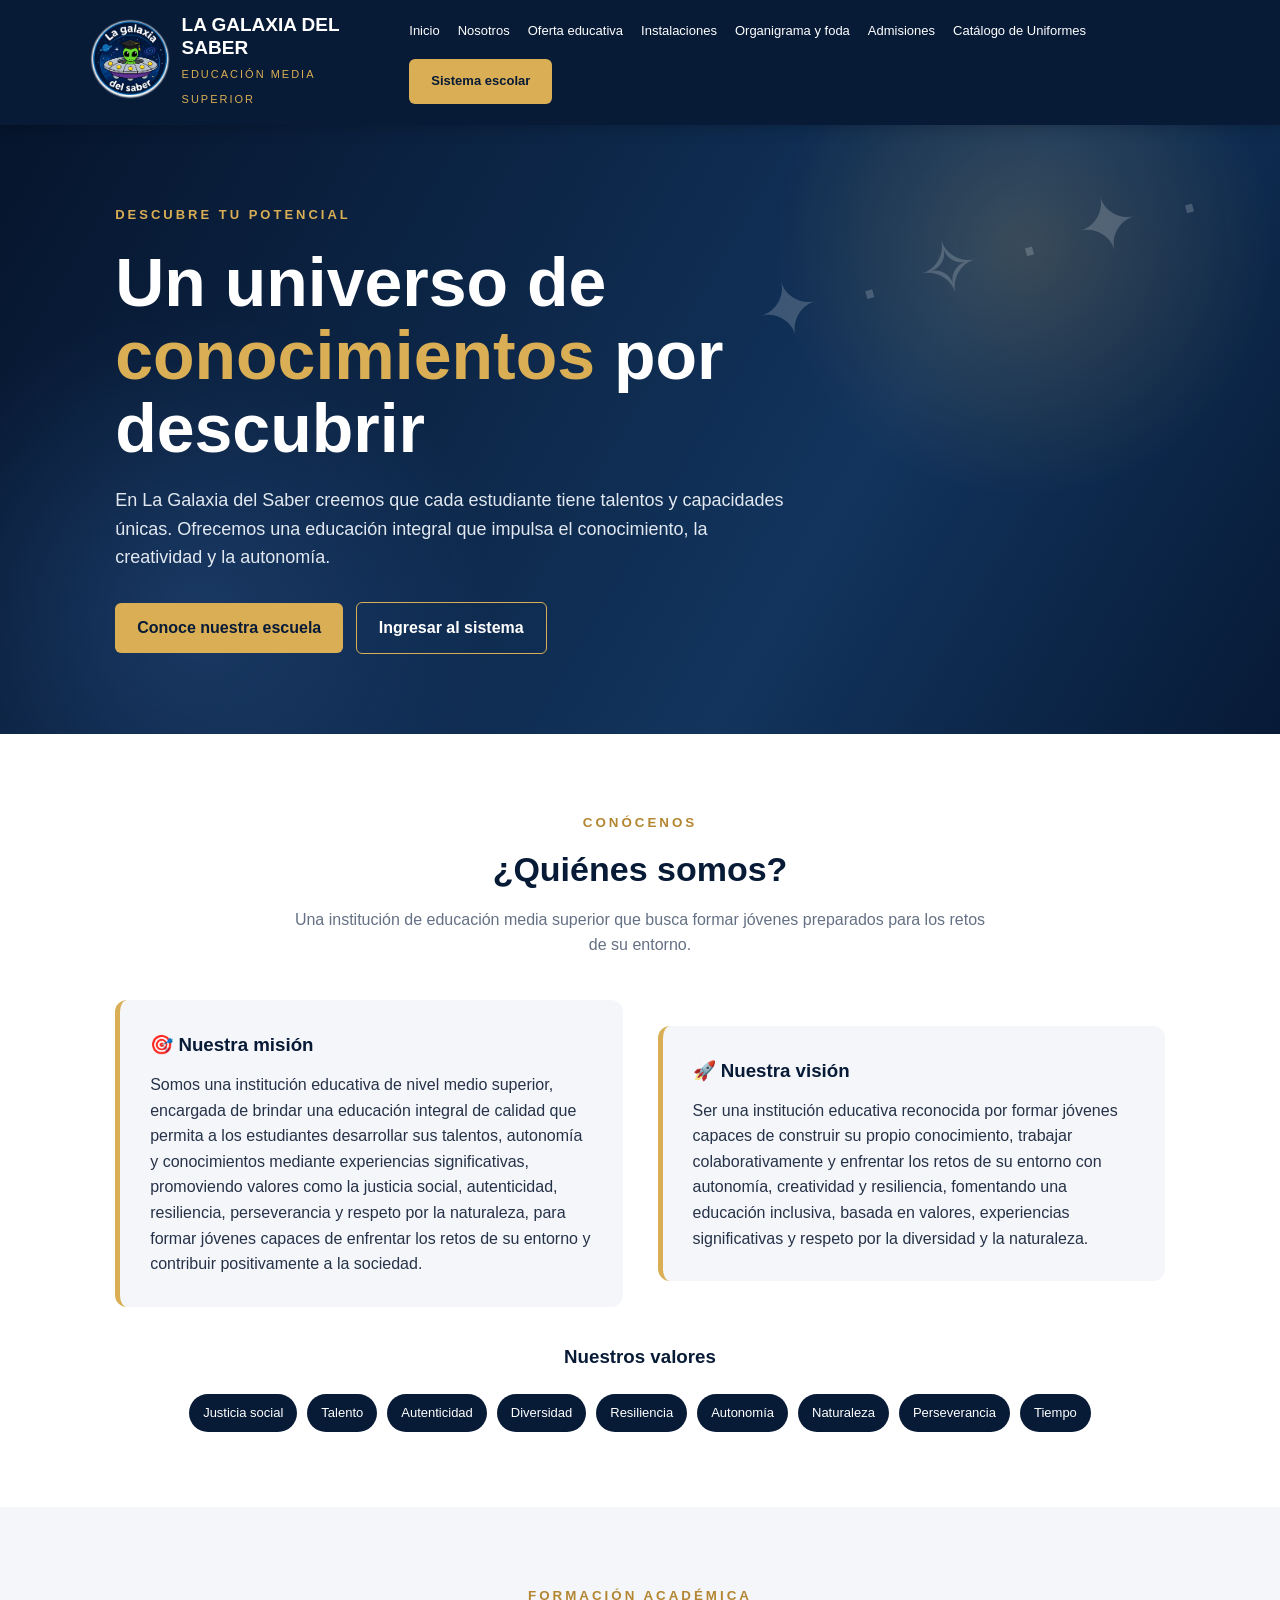
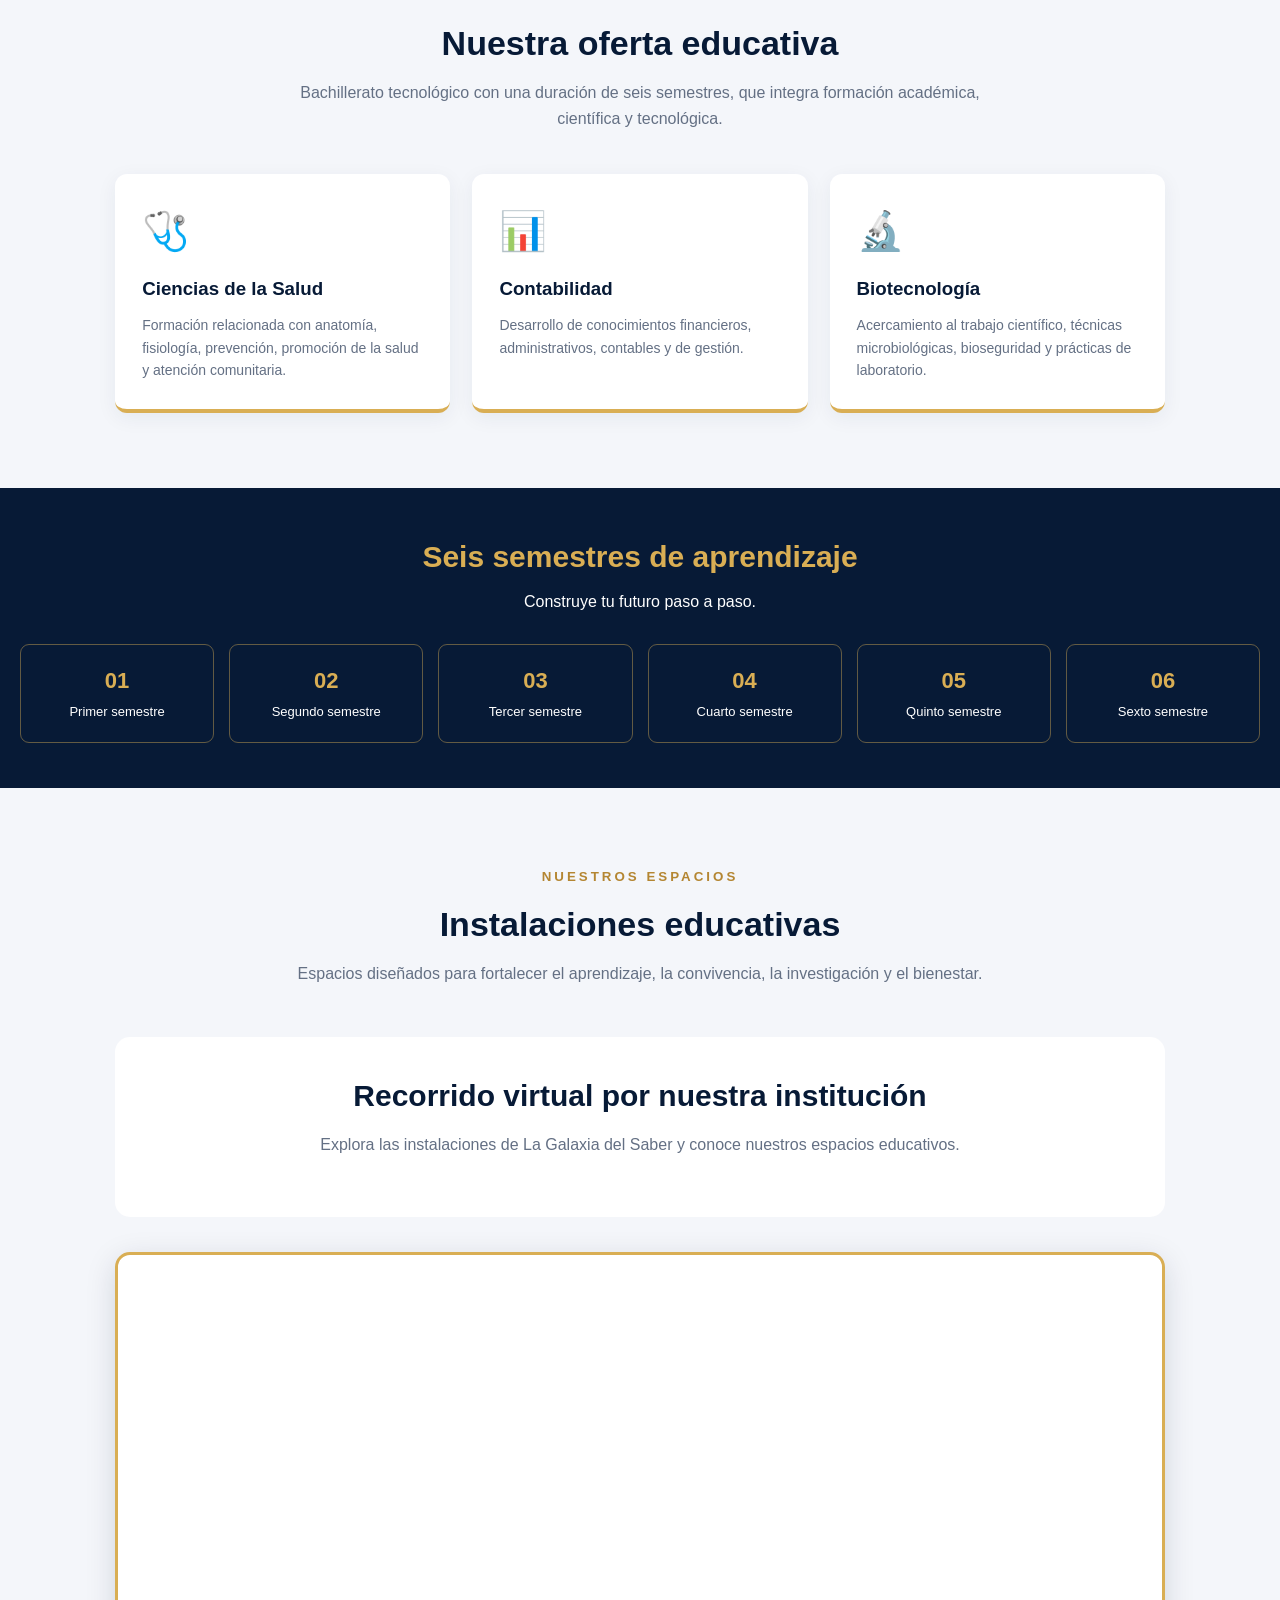
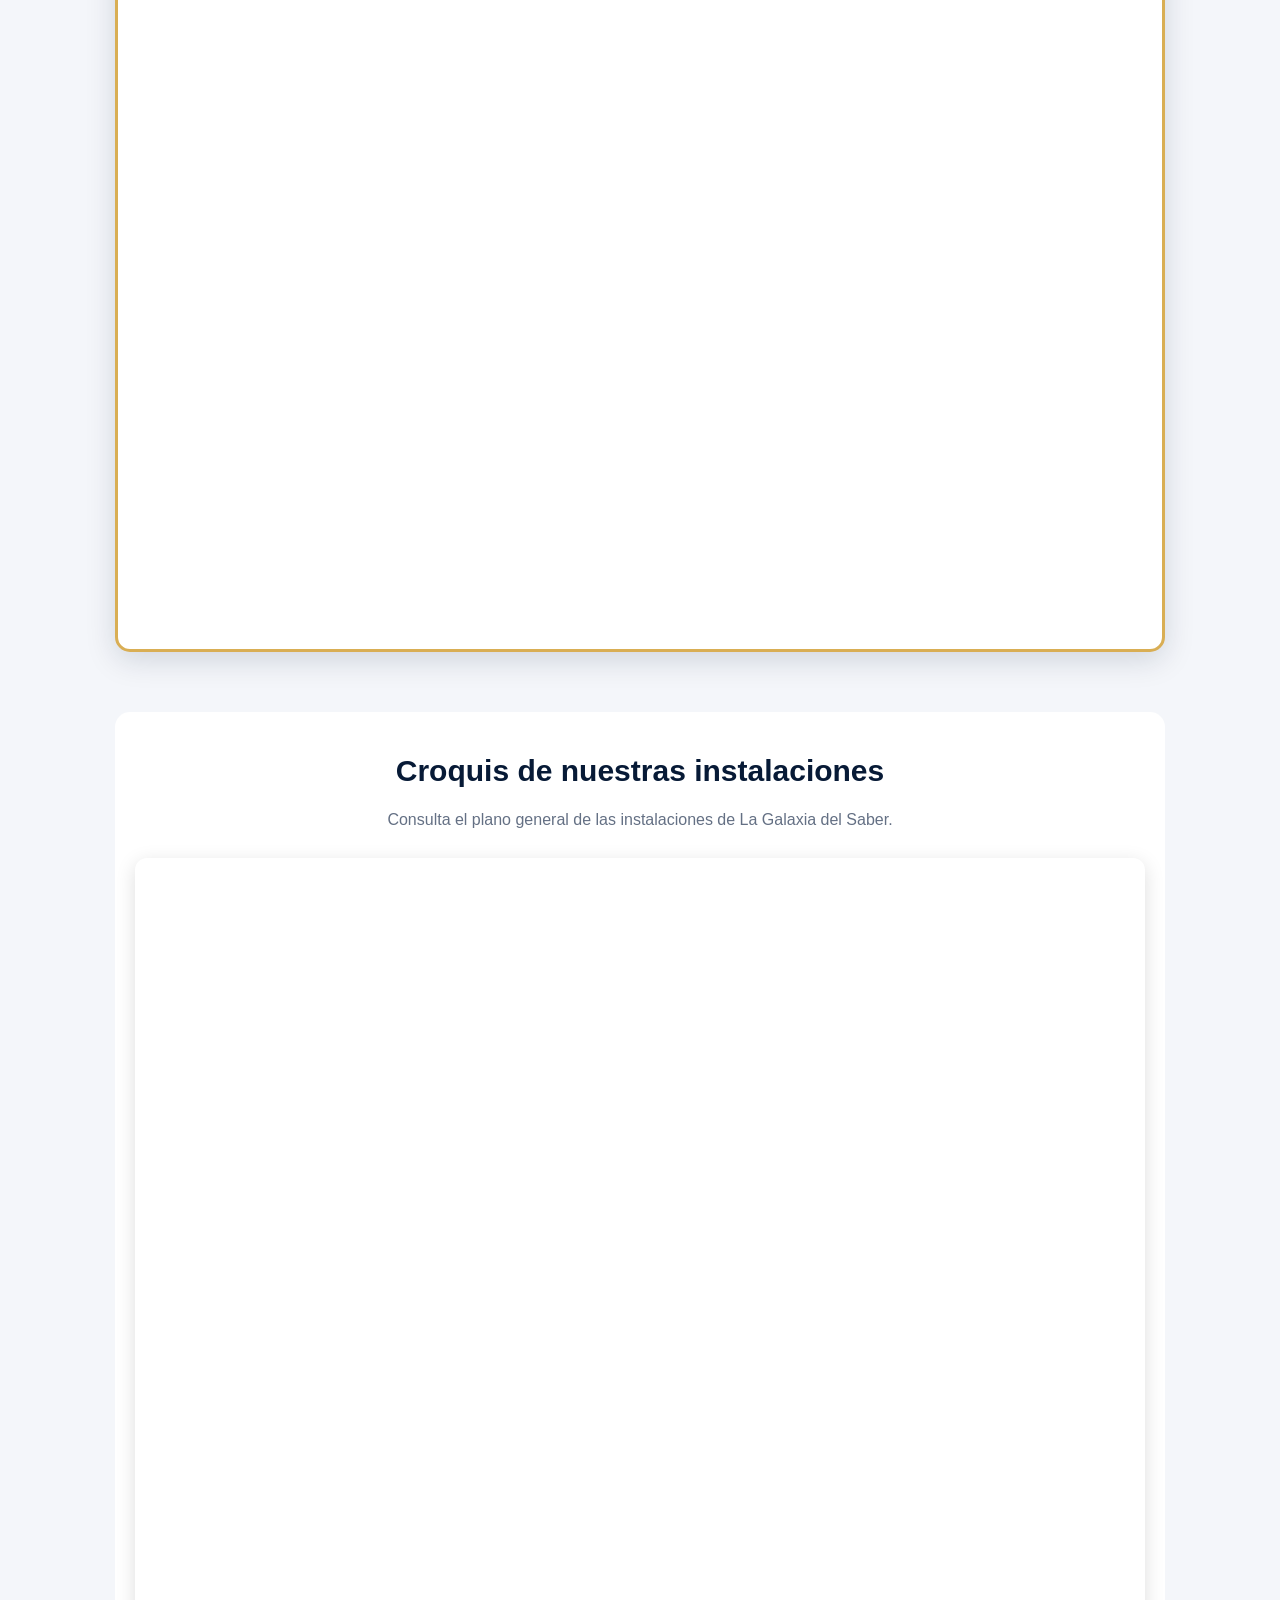
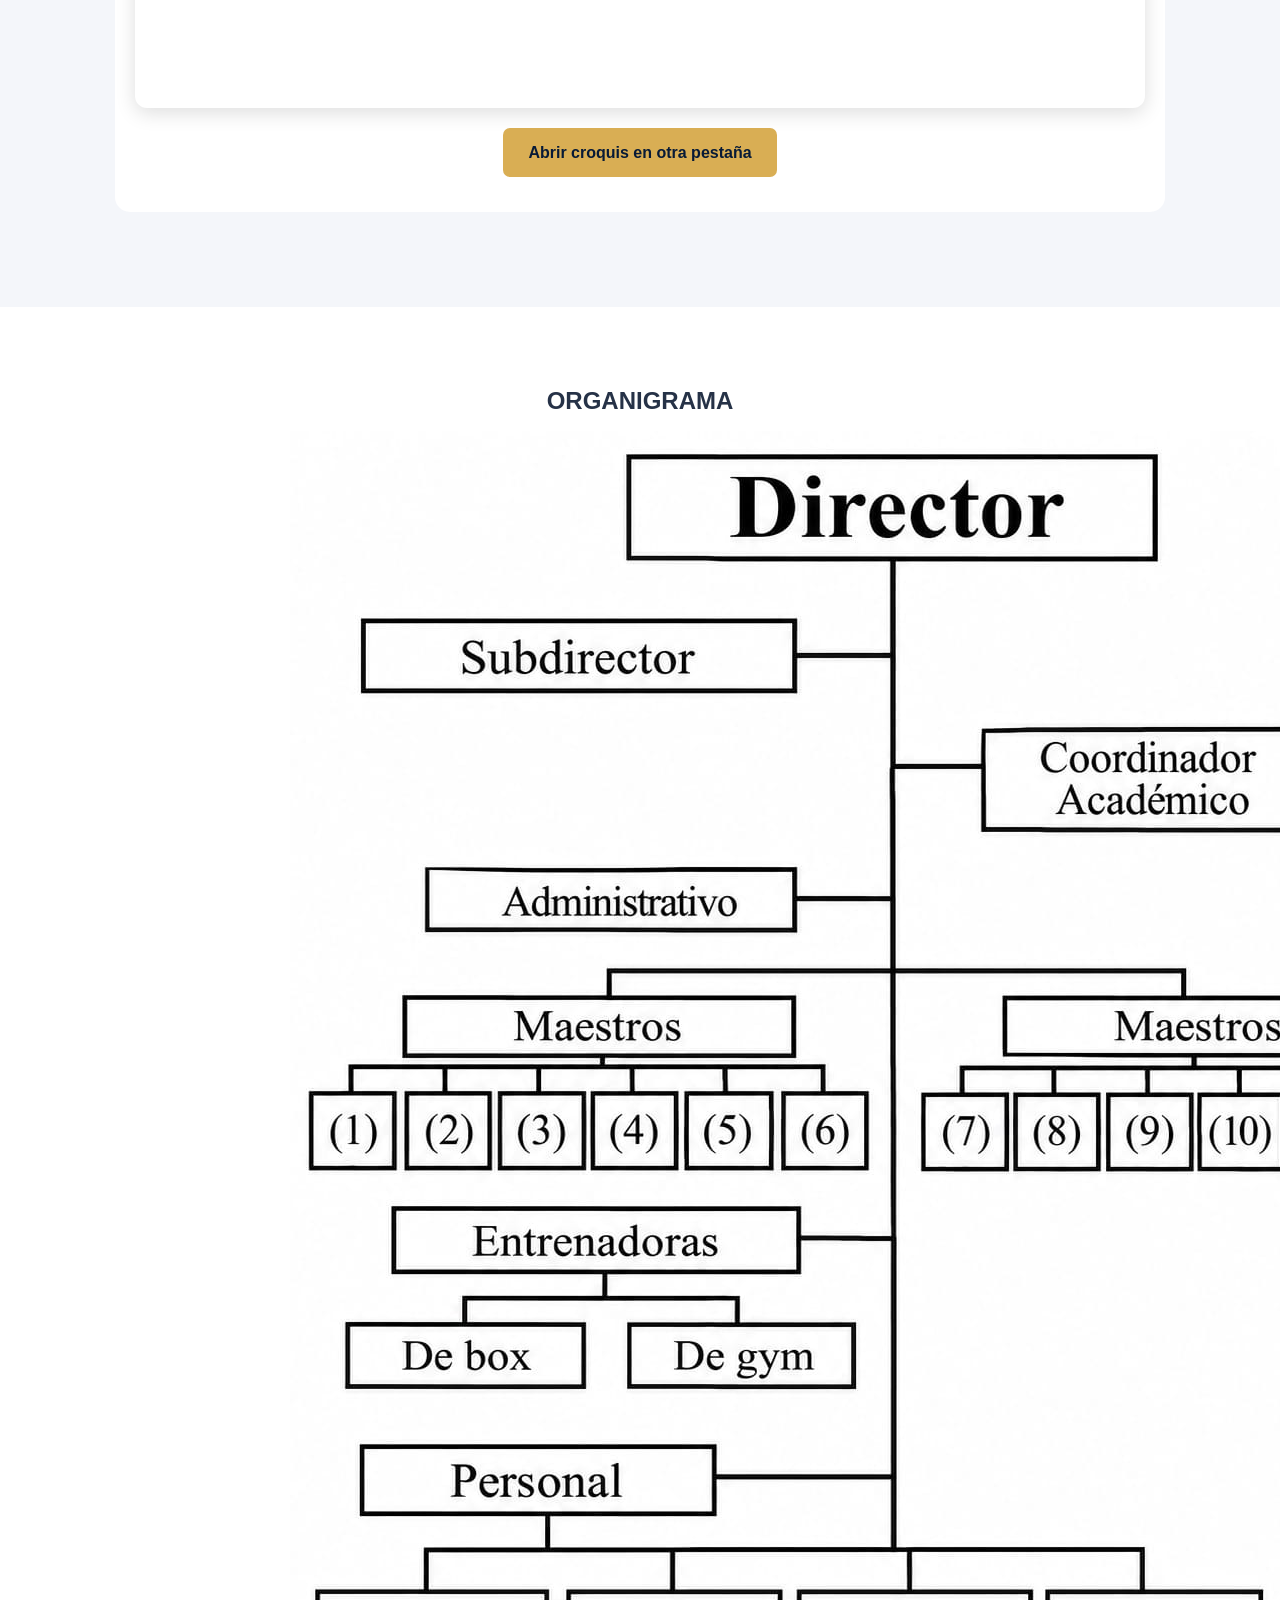
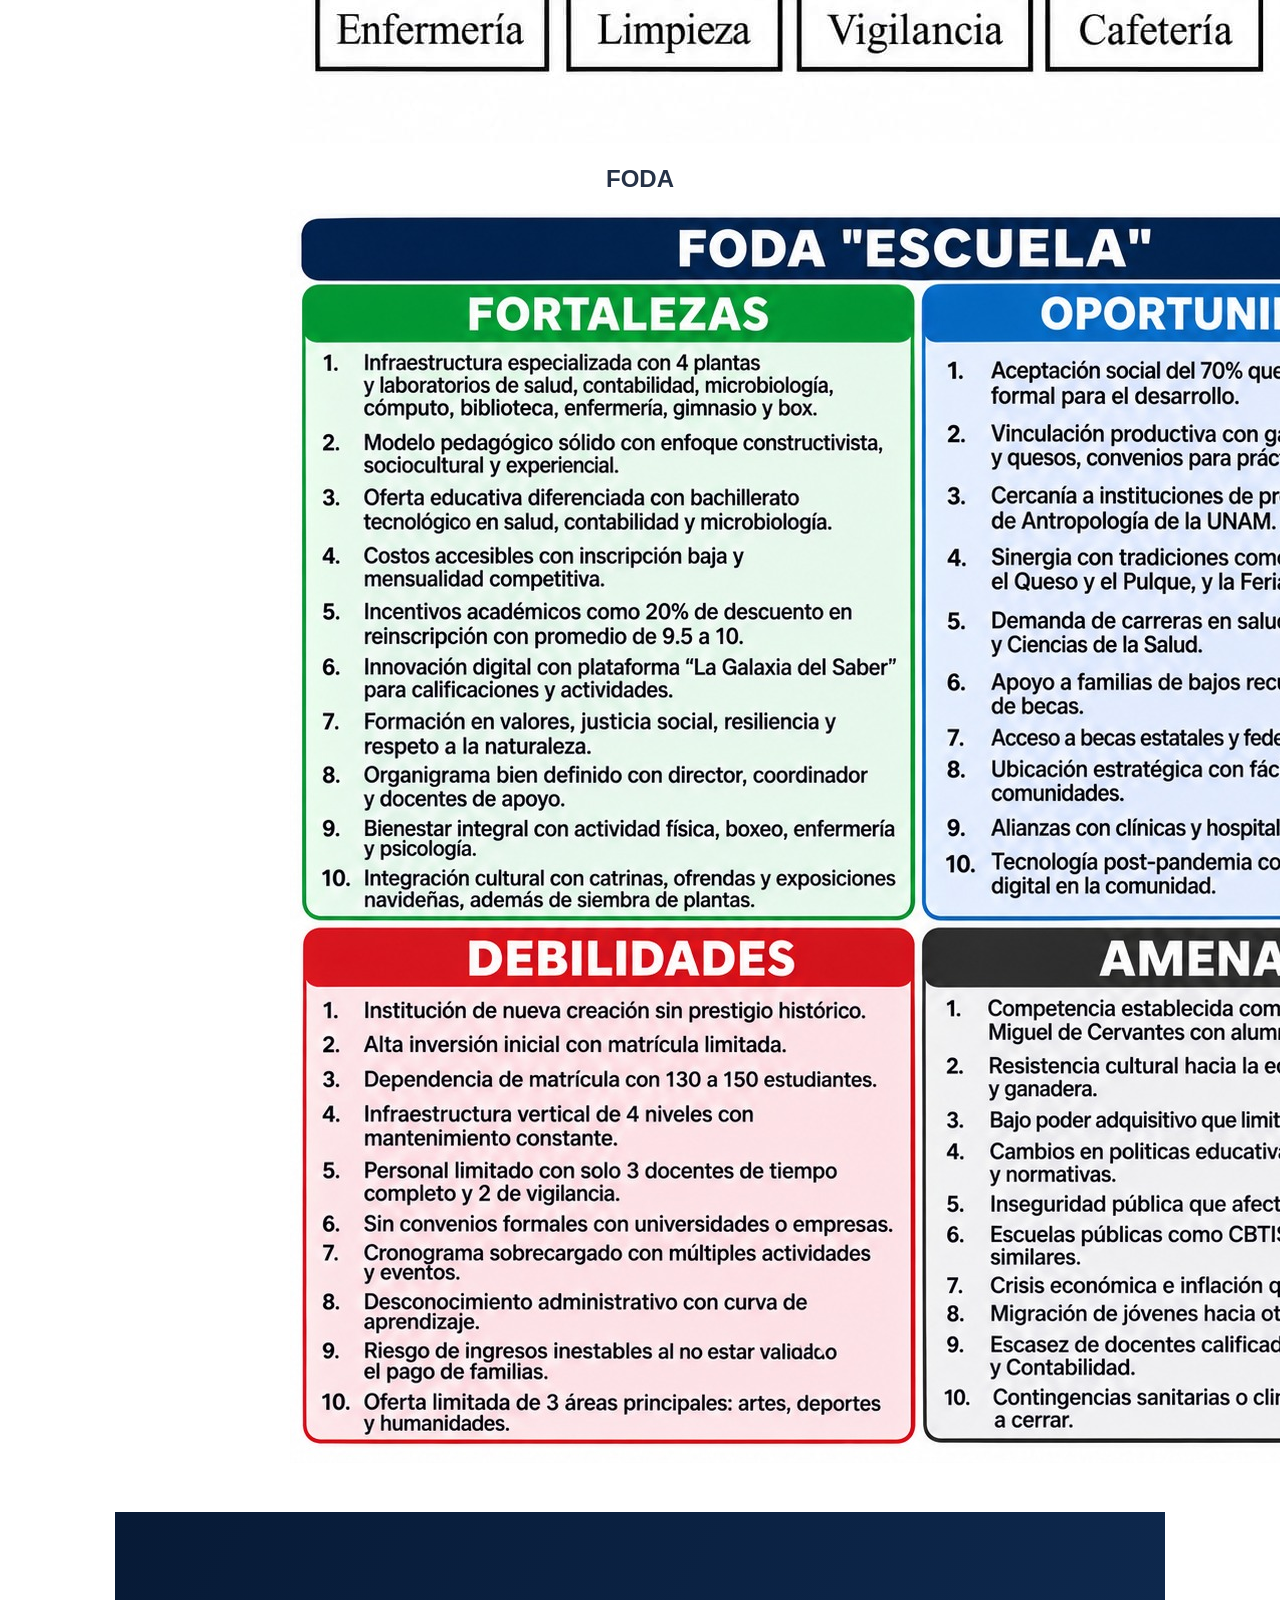
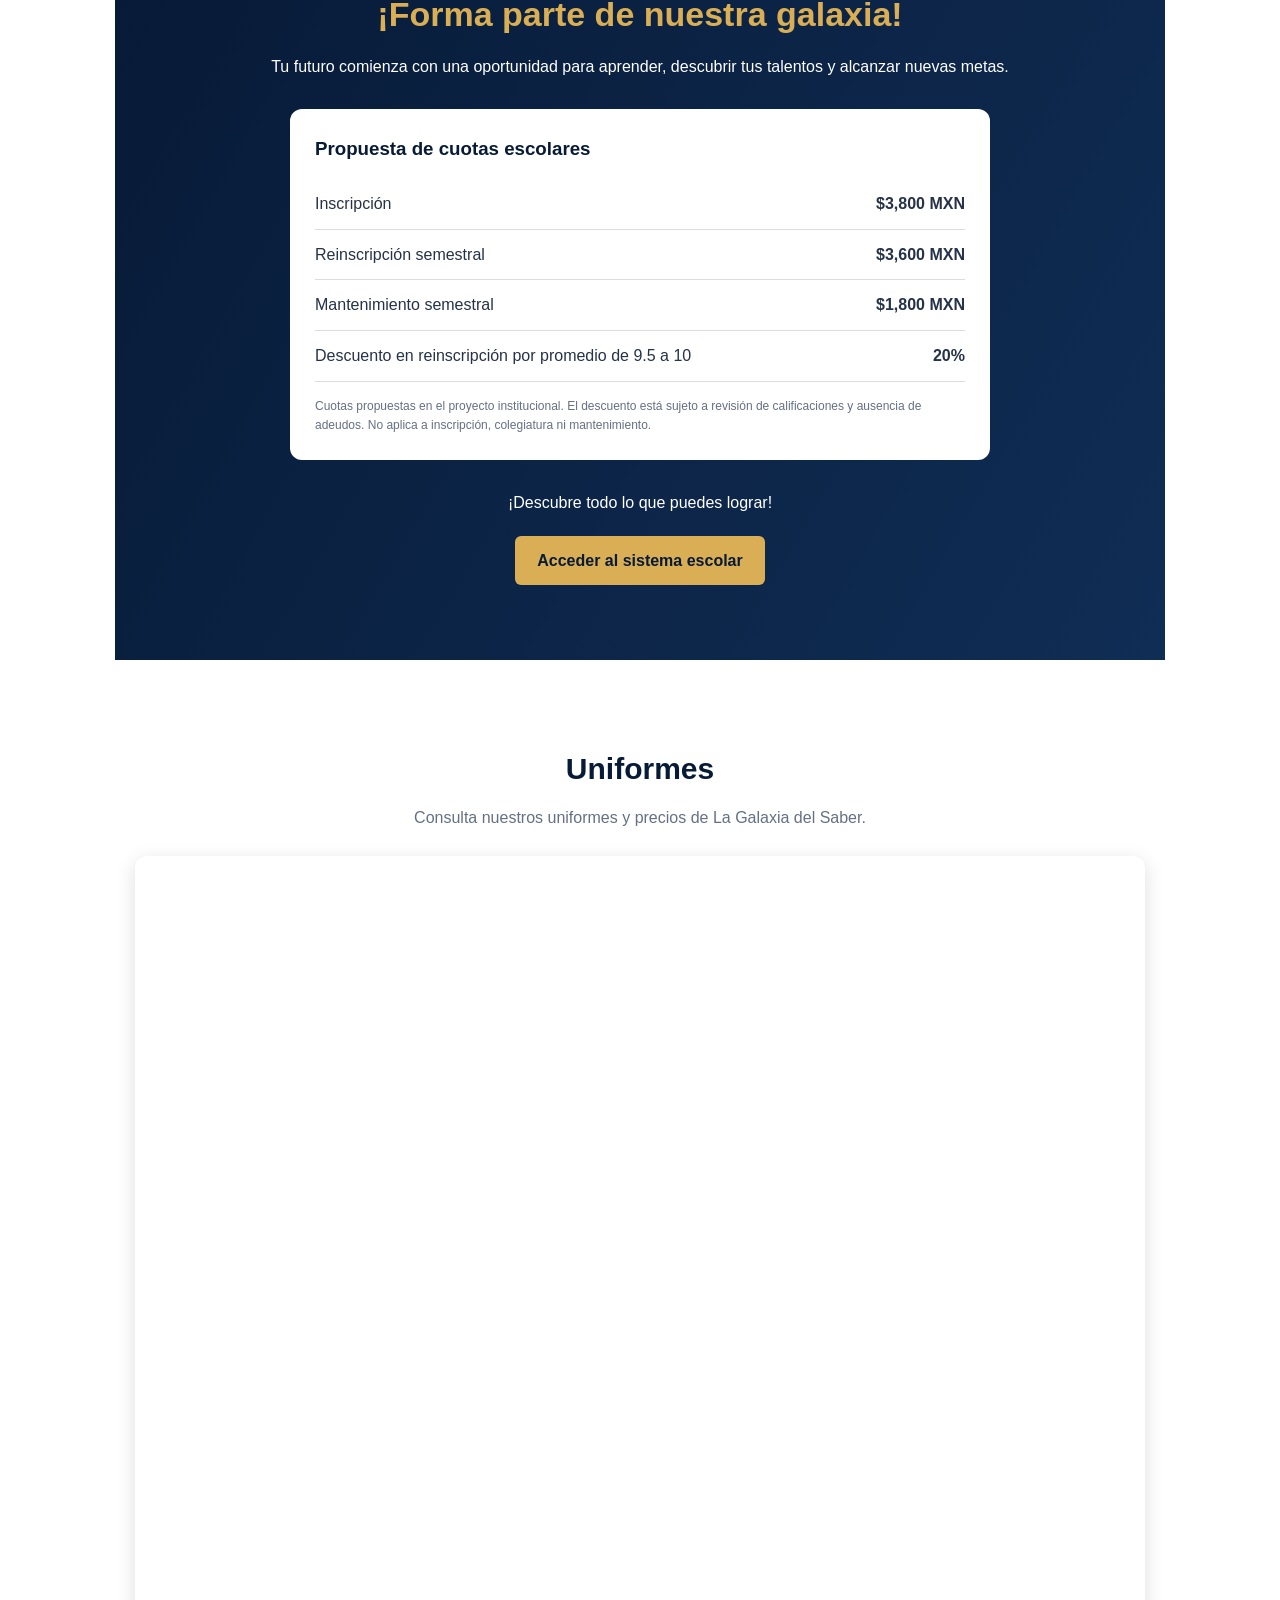
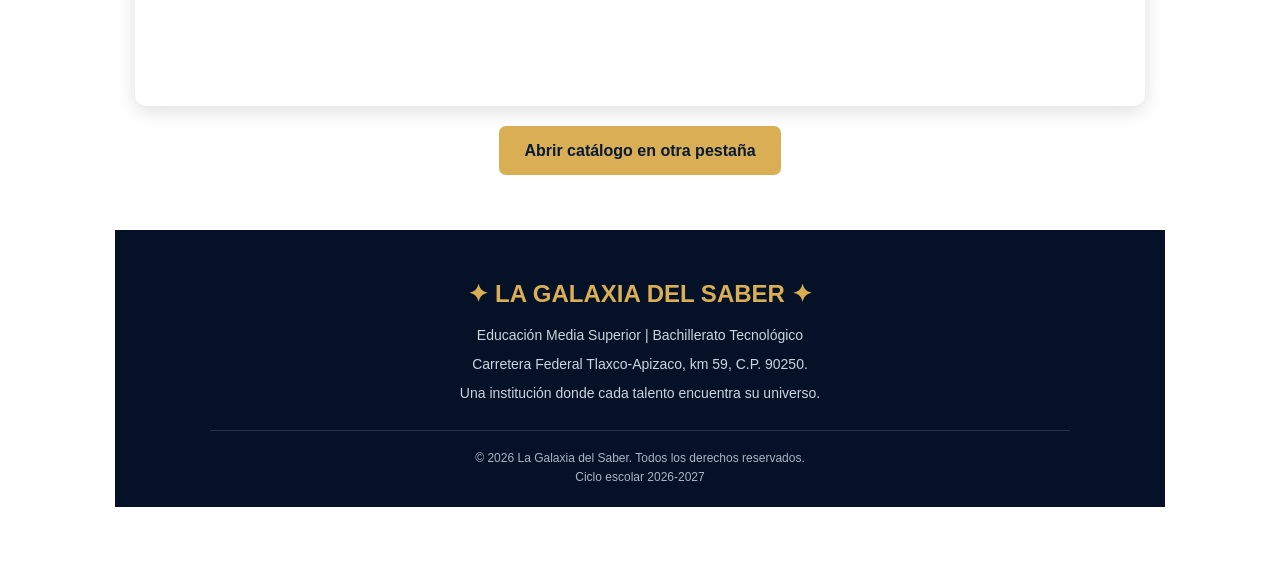
==== commit 60017085: "Update index.html" ====
--- a/index.html
+++ b/index.html
@@ -768,13 +768,13 @@
 <!-- VIDA ESTUDIANTIL -->
 <section class="section" id="actividades">
     <div class="section-title">
-        <small>ORGANIGRAMA</small>
+        <h1>ORGANIGRAMA</h1>
         <p>
-             <img src="OR.jpeg" alt="Logo de La Galaxia del Saber">
-        </p>
-        <small>FODA</small>
+             <img src="OR.jpeg" width: 300px height: auto;>
+        </p>
+        <h1>FODA</h1>
         <p>
-             <img src="FODA.jpeg" alt="Logo de La Galaxia del Saber">
+             <img src="FODA.jpeg" 300px height: auto;>
         </p>
     </div>
 
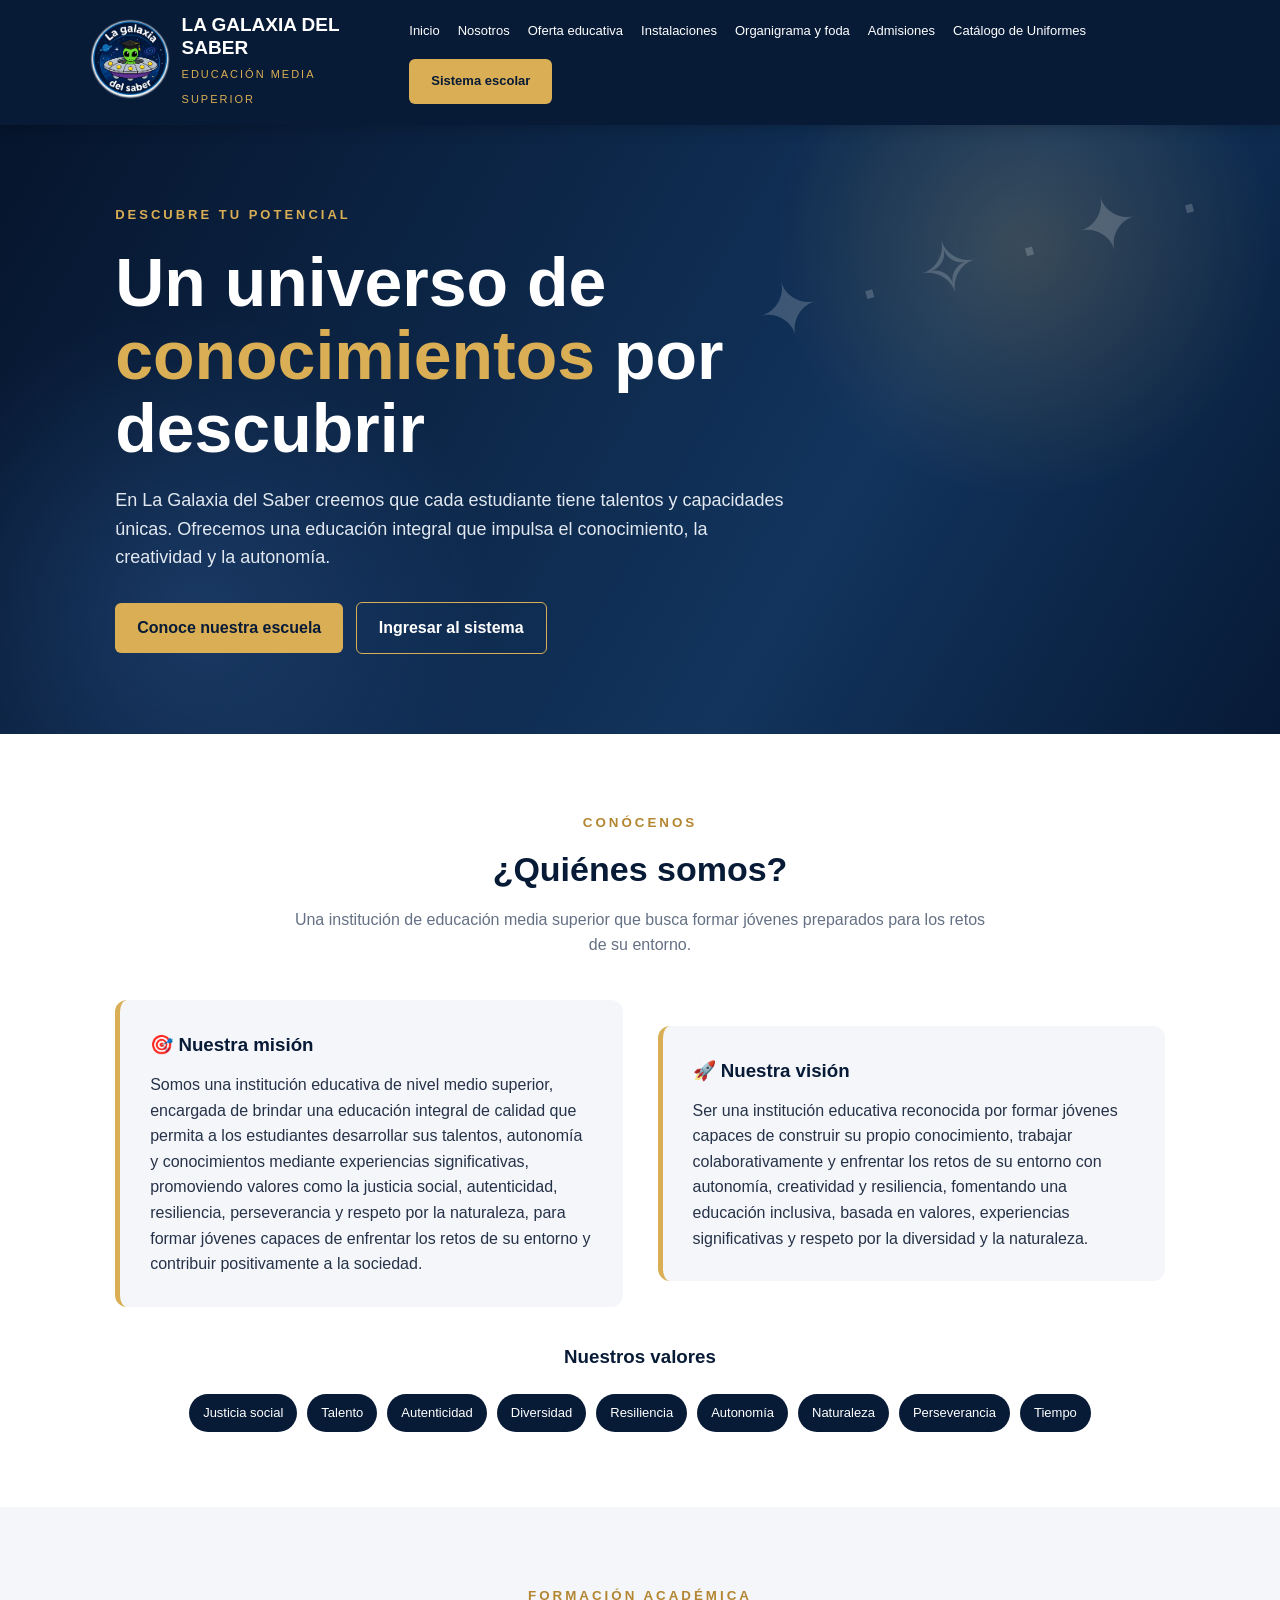
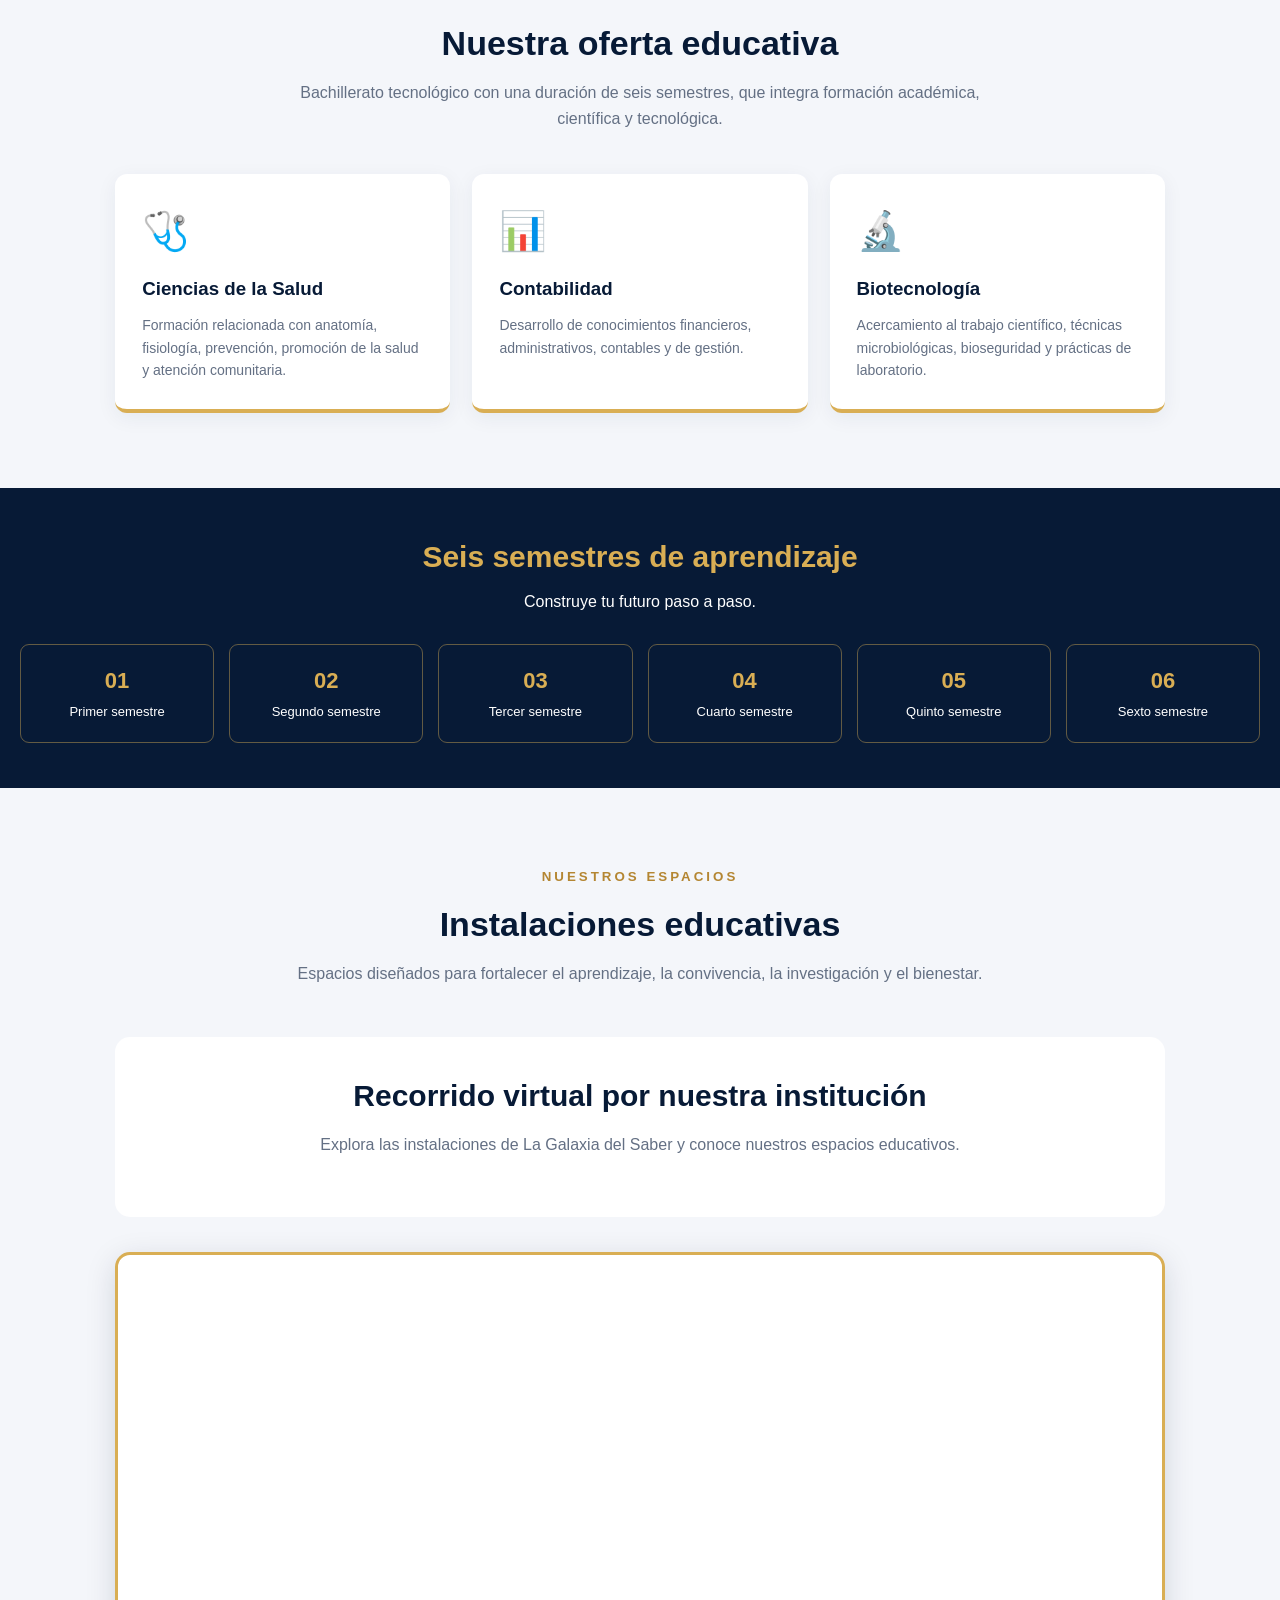
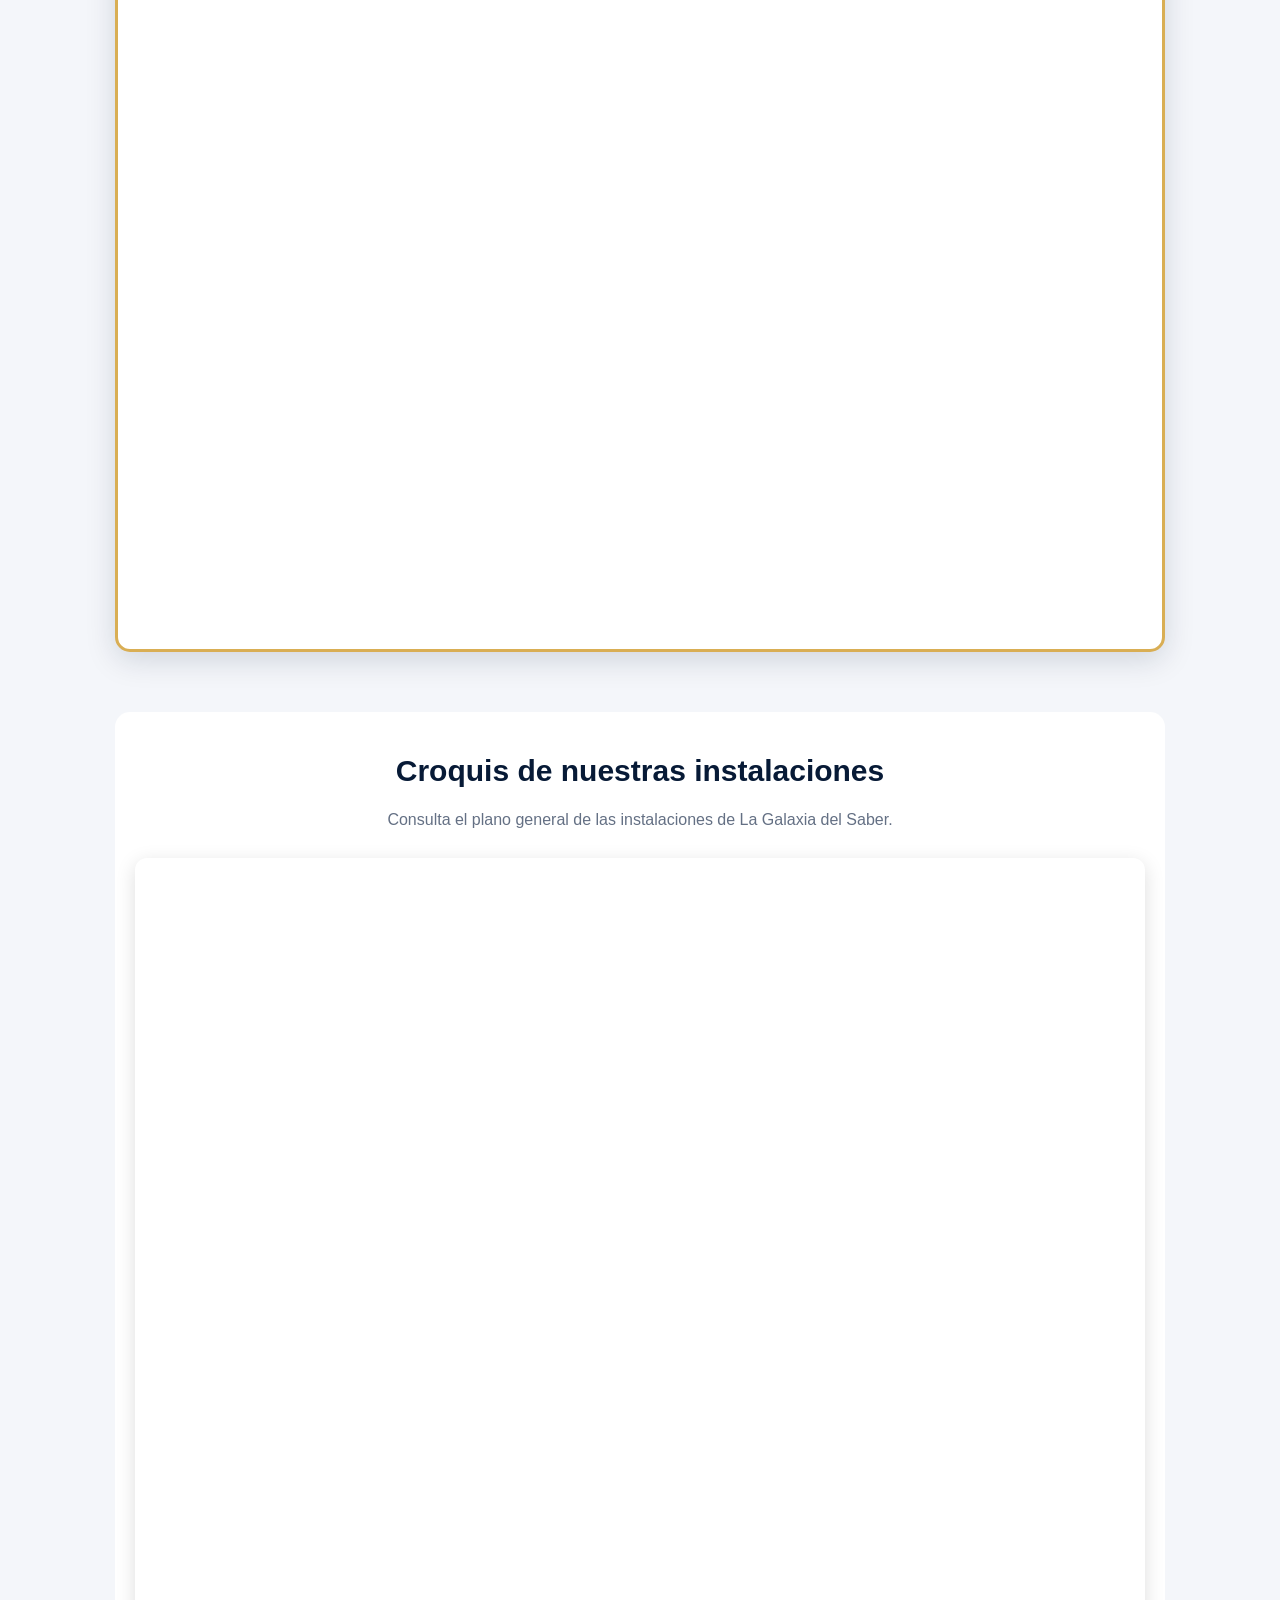
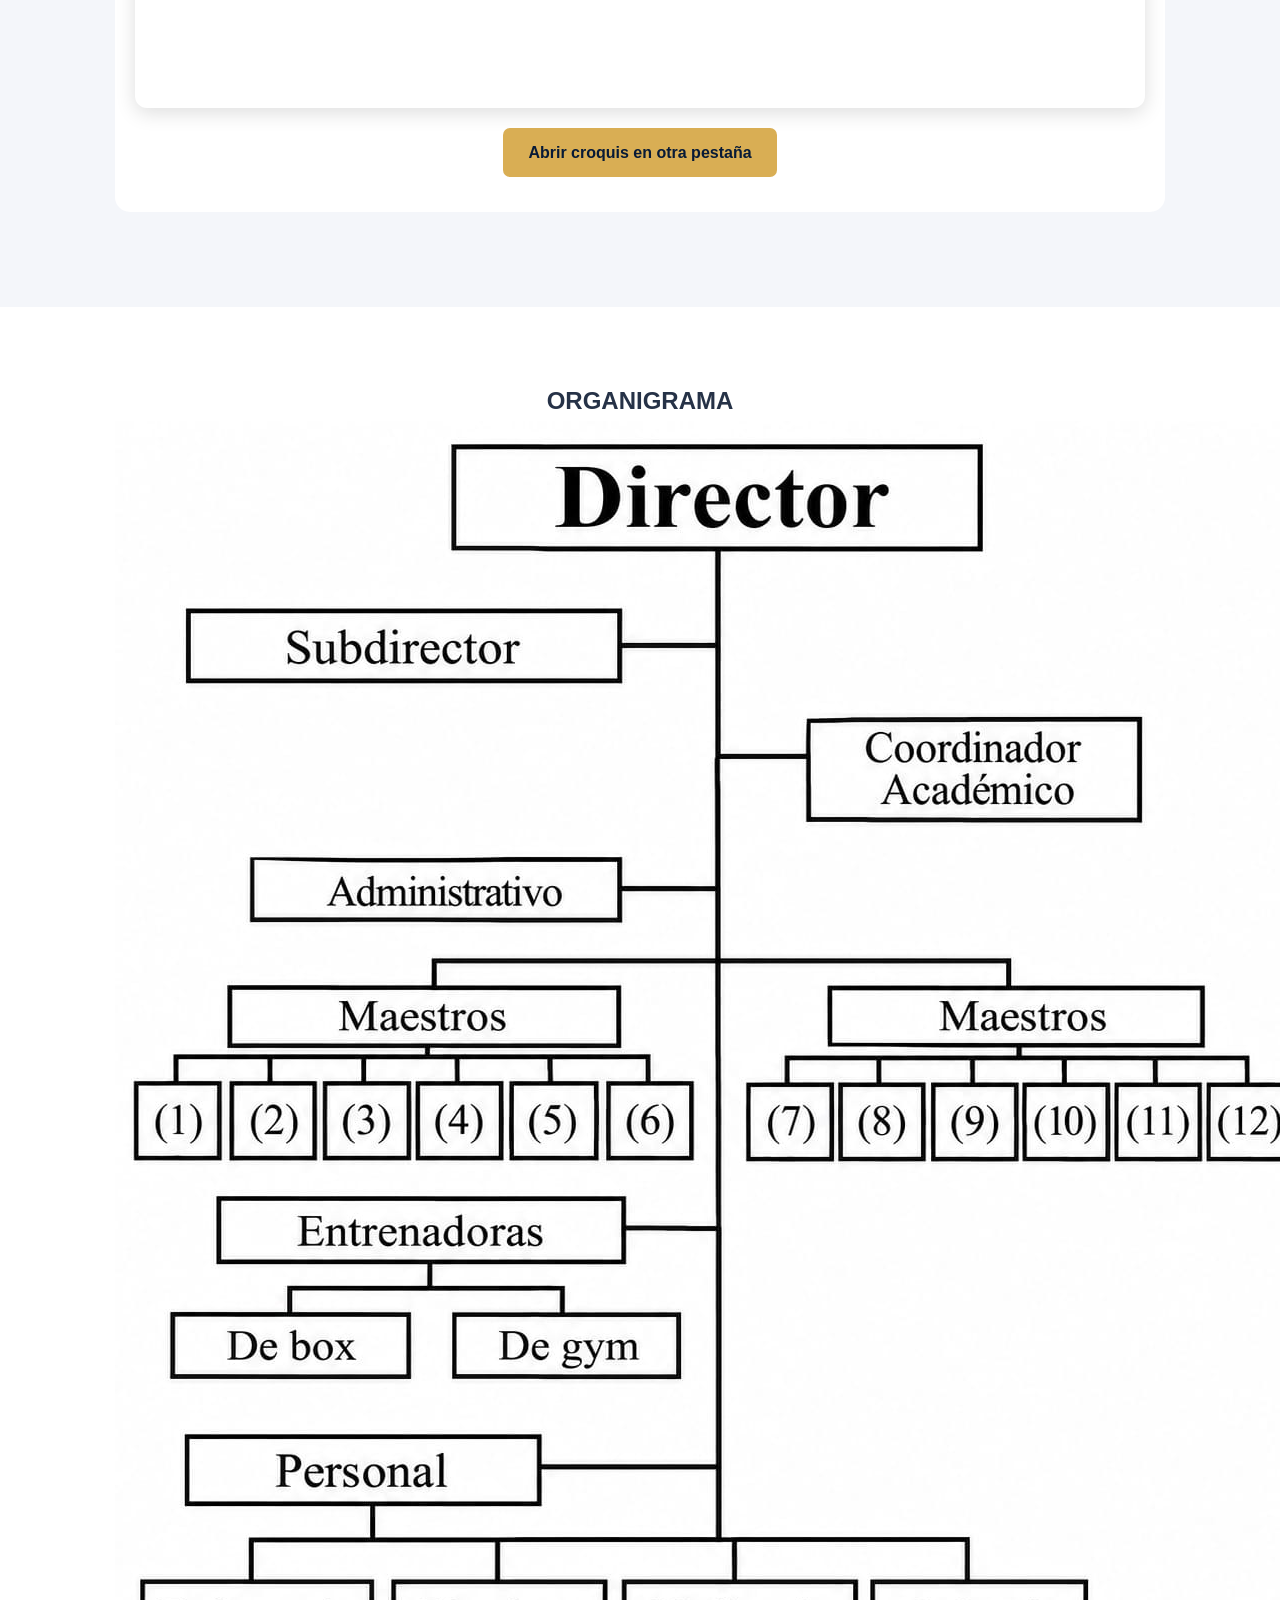
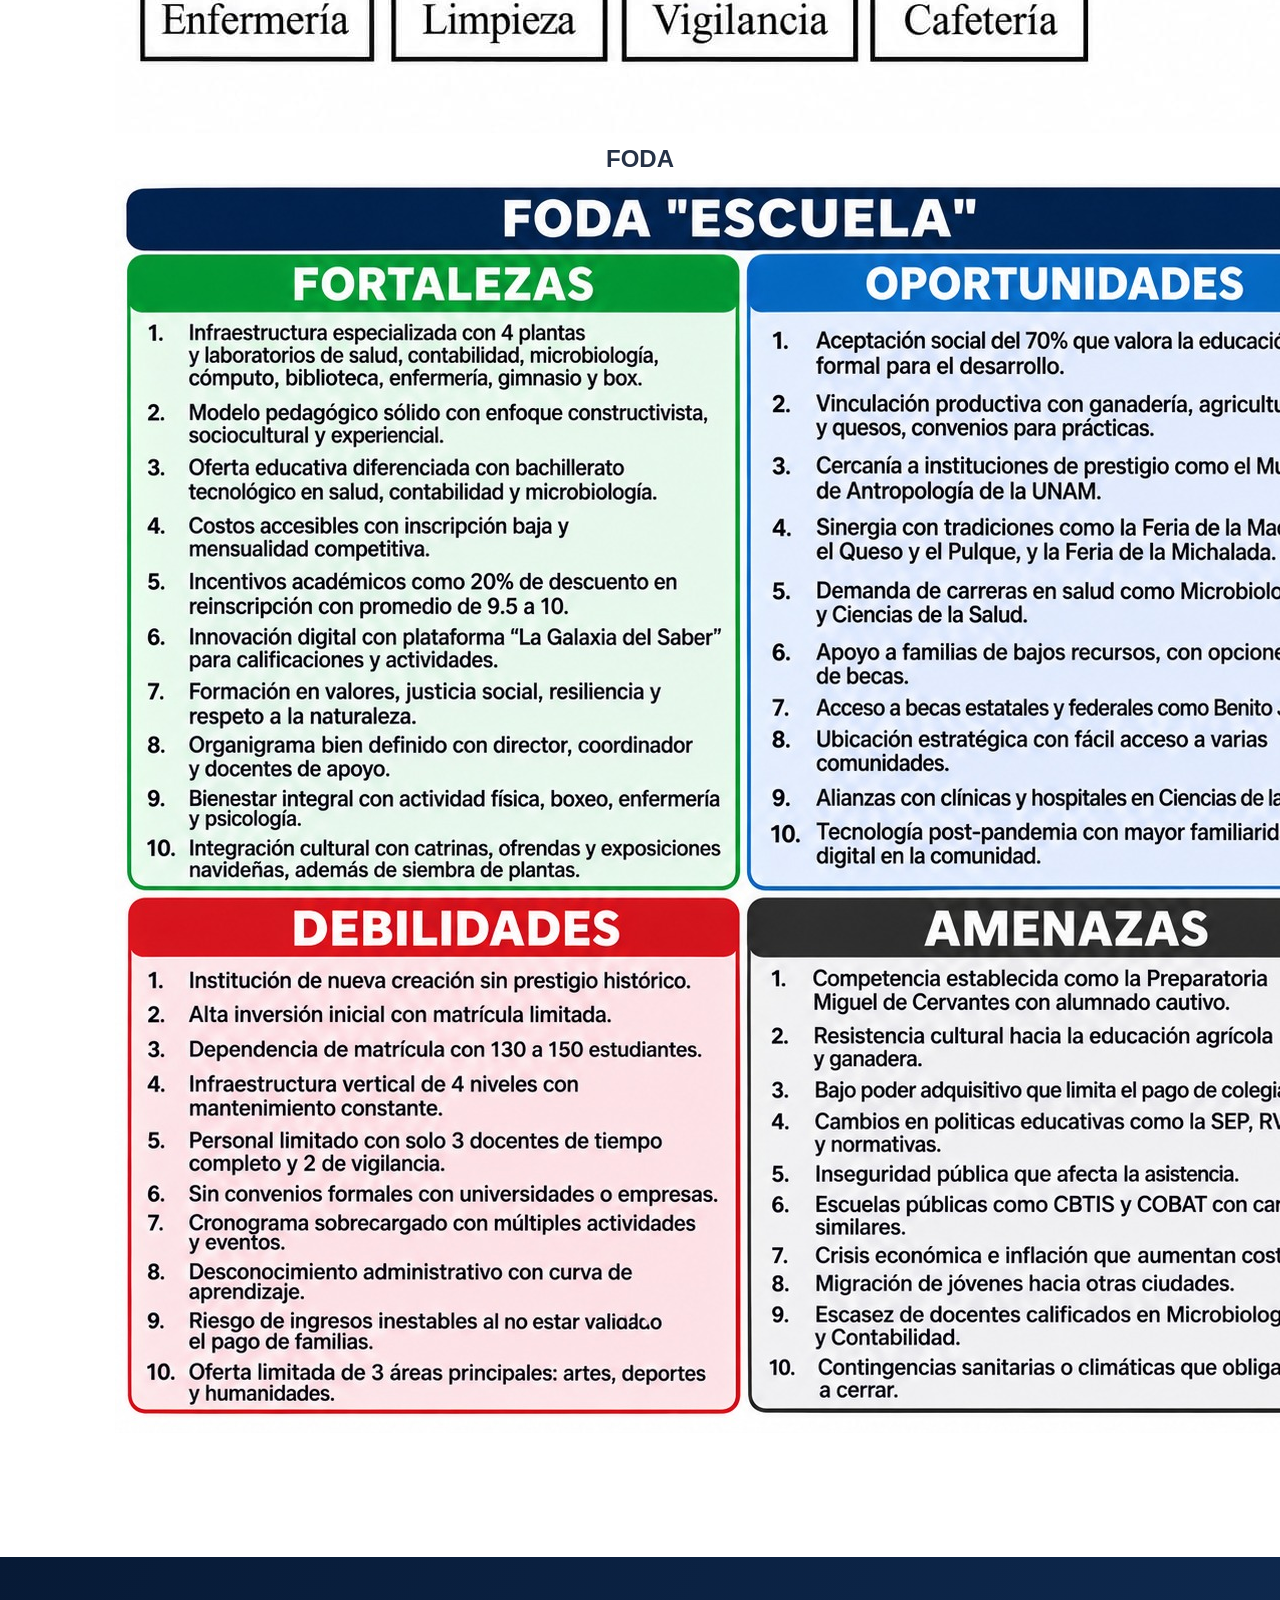
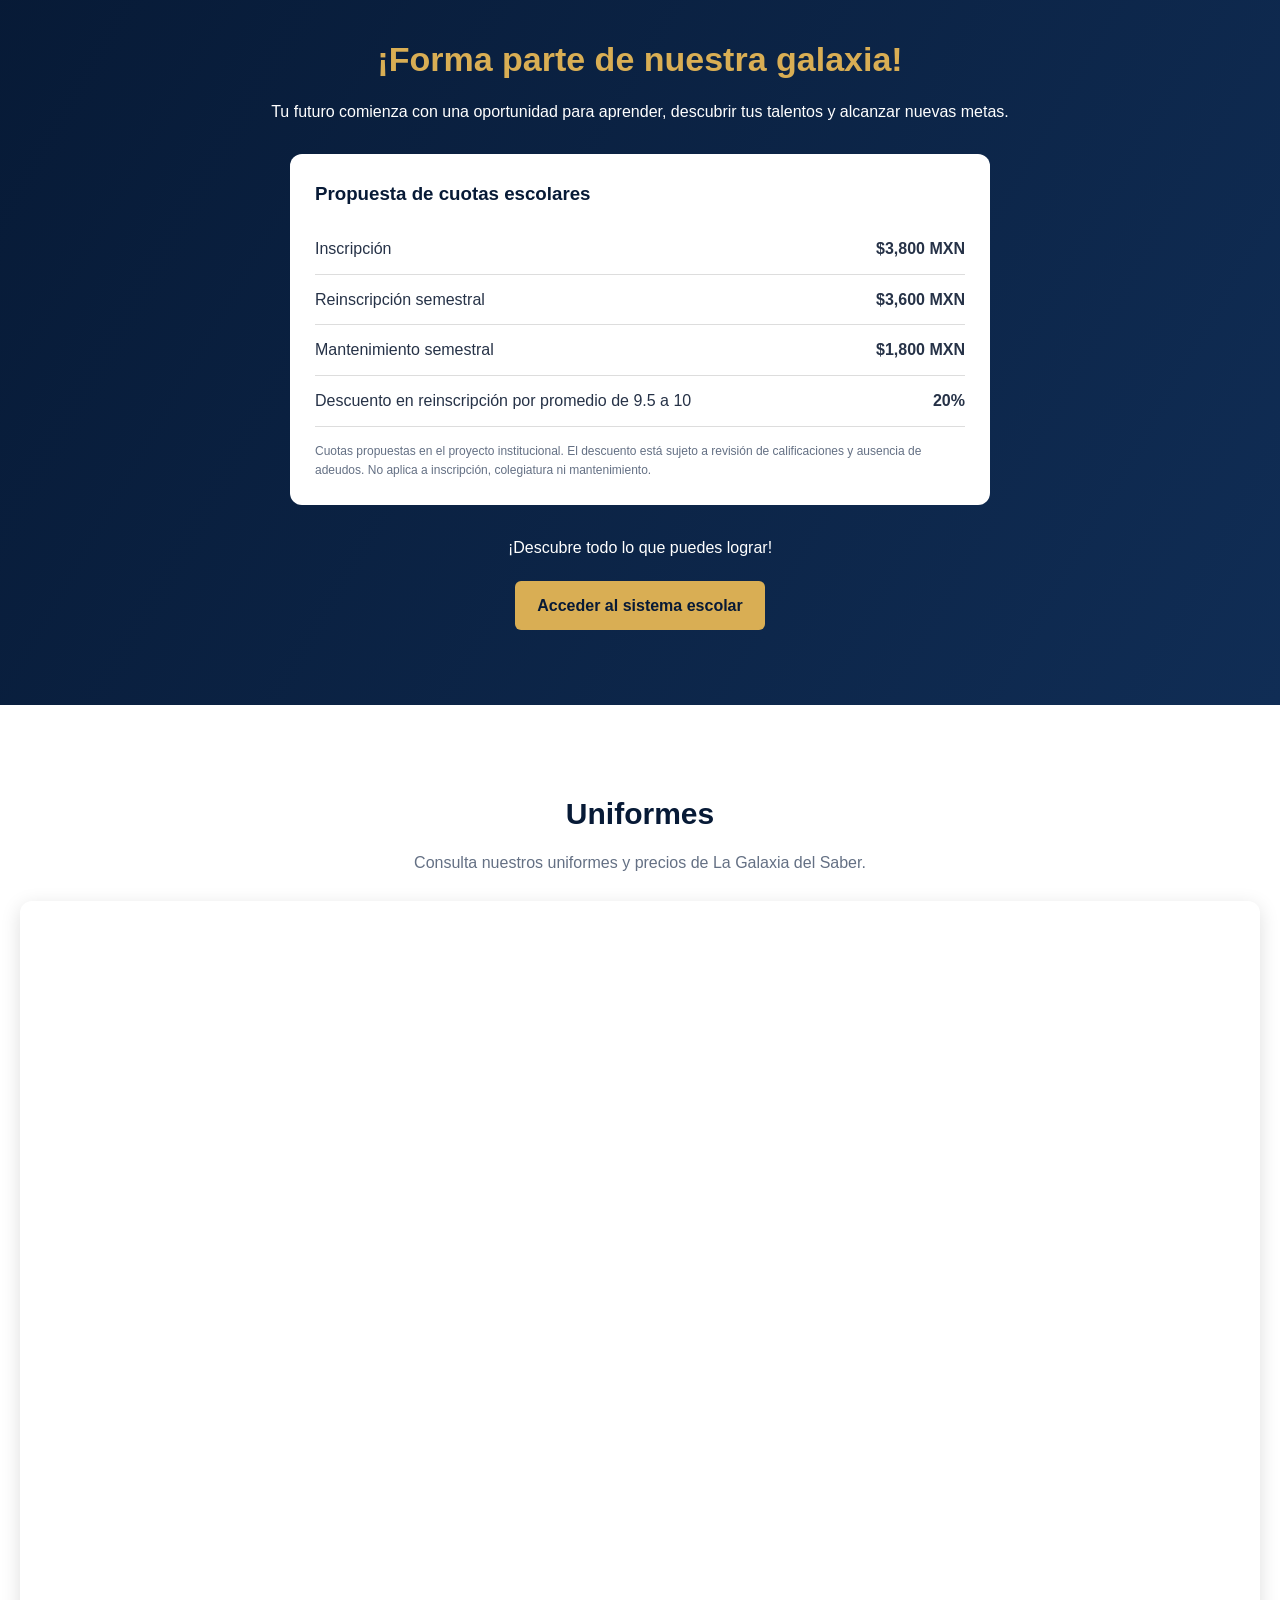
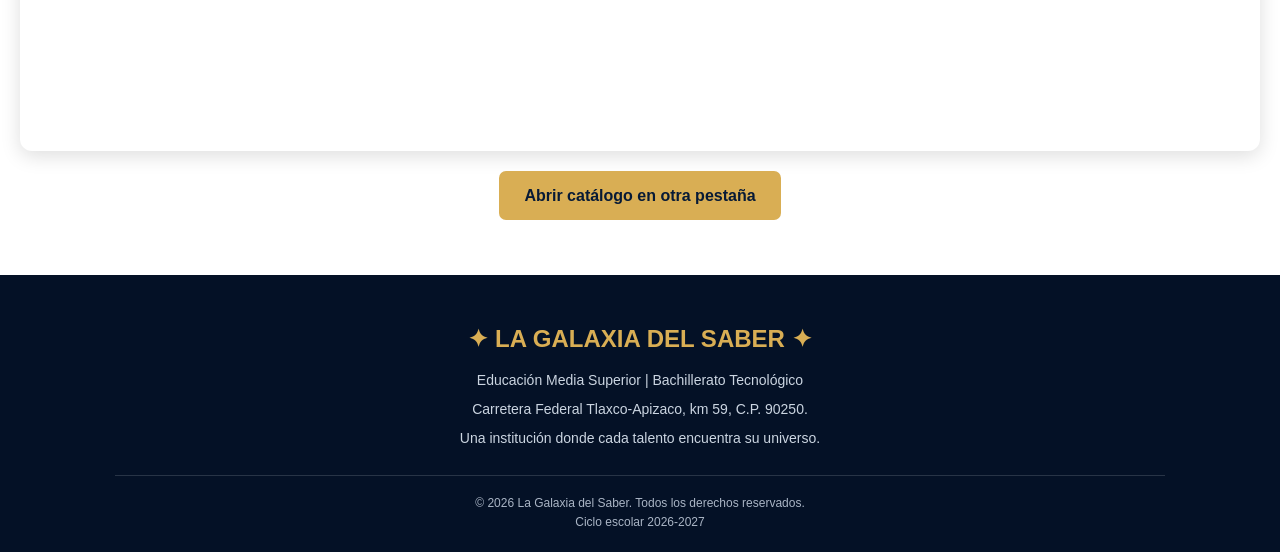
==== commit 1c2fa0a3: "Update index.html" ====
--- a/index.html
+++ b/index.html
@@ -542,6 +542,22 @@
     .visor-pdf {
         height: 450px;
     }
+
+    .imagen-documento {
+    width: 100%;
+    display: flex;
+    justify-content: center;
+    margin: 20px auto 45px;
+}
+
+.imagen-documento img {
+    width: 450px;
+    max-width: 90%;
+    height: 300px;
+    object-fit: contain;
+    border-radius: 10px;
+    box-shadow: 0 4px 15px #0002;
+}
 }
 </style>
 </head>
@@ -767,17 +783,24 @@
 
 <!-- VIDA ESTUDIANTIL -->
 <section class="section" id="actividades">
+
     <div class="section-title">
+
         <h1>ORGANIGRAMA</h1>
-        <p>
-             <img src="OR.jpeg" width: 300px height: auto;>
-        </p>
+
+        <div class="imagen-documento">
+            <img src="OR.jpeg" alt="Organigrama institucional">
+        </div>
+
         <h1>FODA</h1>
-        <p>
-             <img src="FODA.jpeg" 300px height: auto;>
-        </p>
-    </div>
-
+
+        <div class="imagen-documento">
+            <img src="FODA.jpeg" alt="Análisis FODA">
+        </div>
+
+    </div>
+
+</section>
     
 
 <!-- ADMISIONES -->
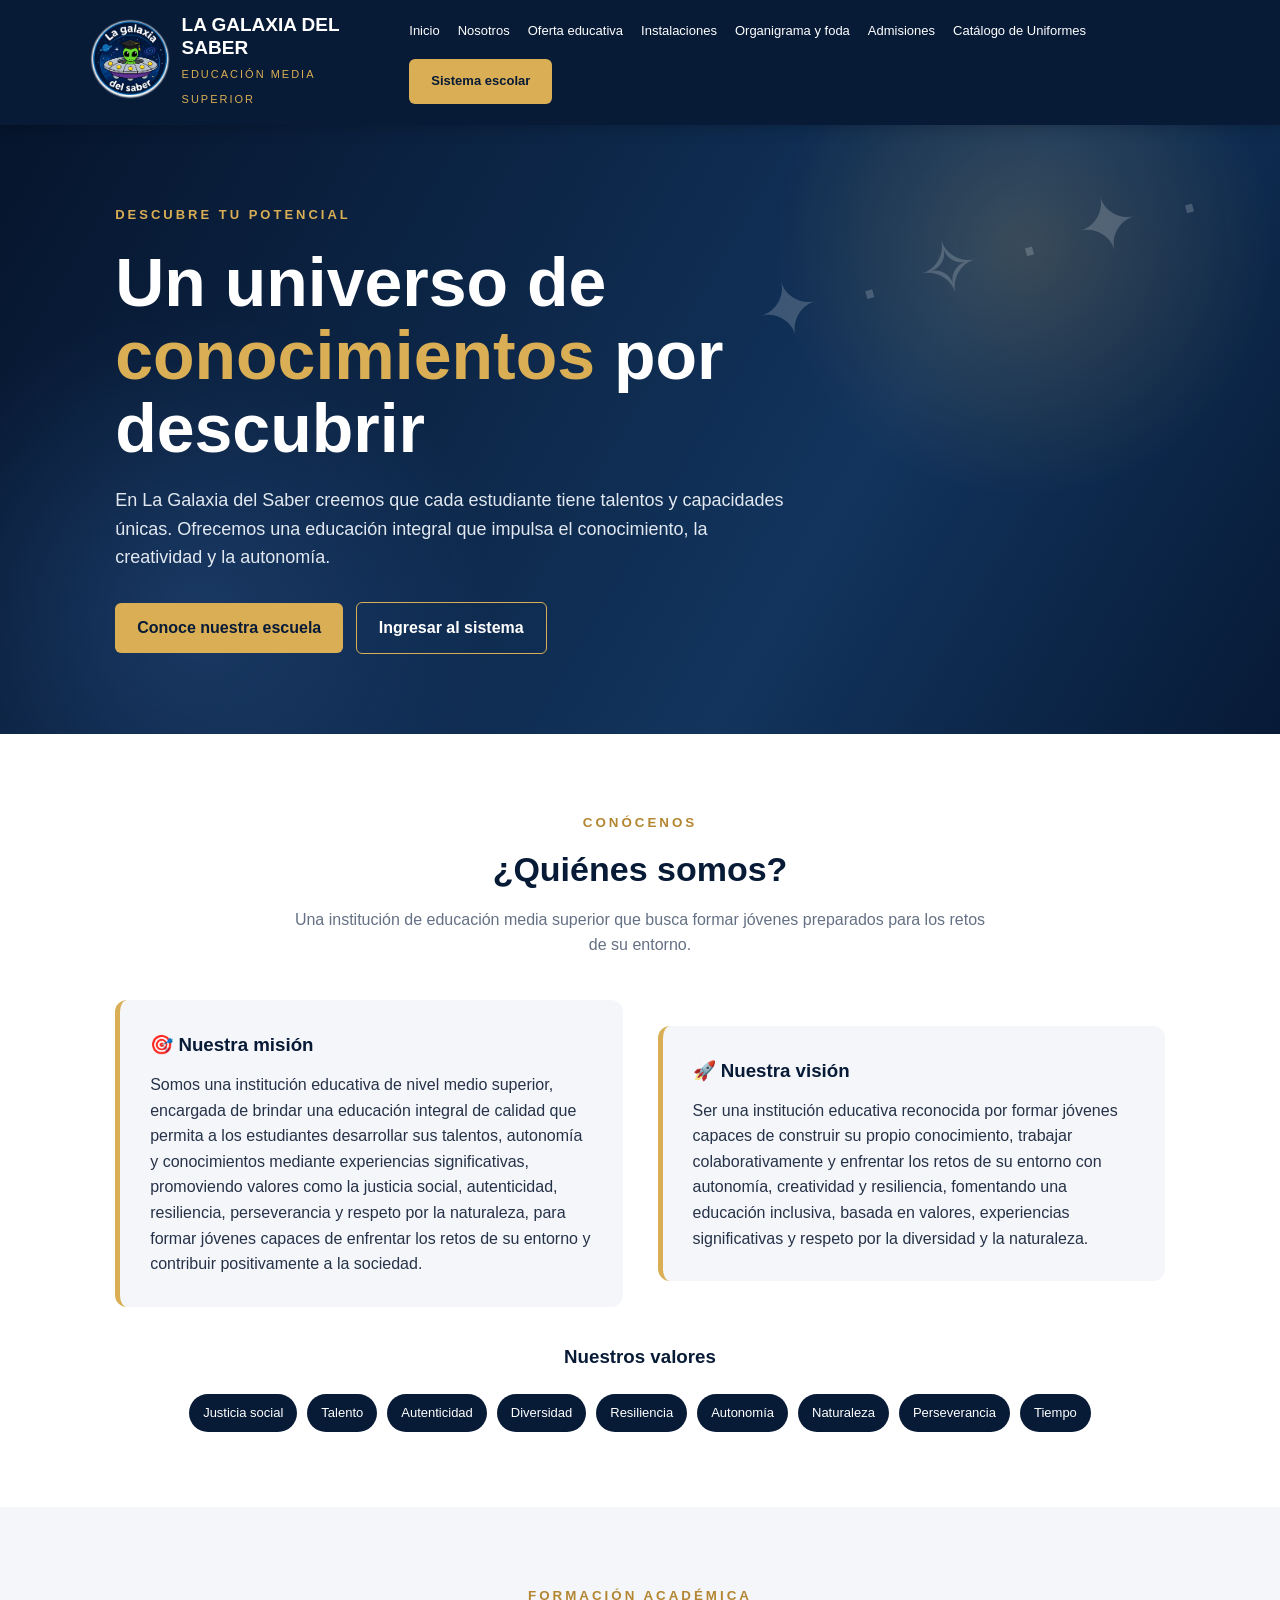
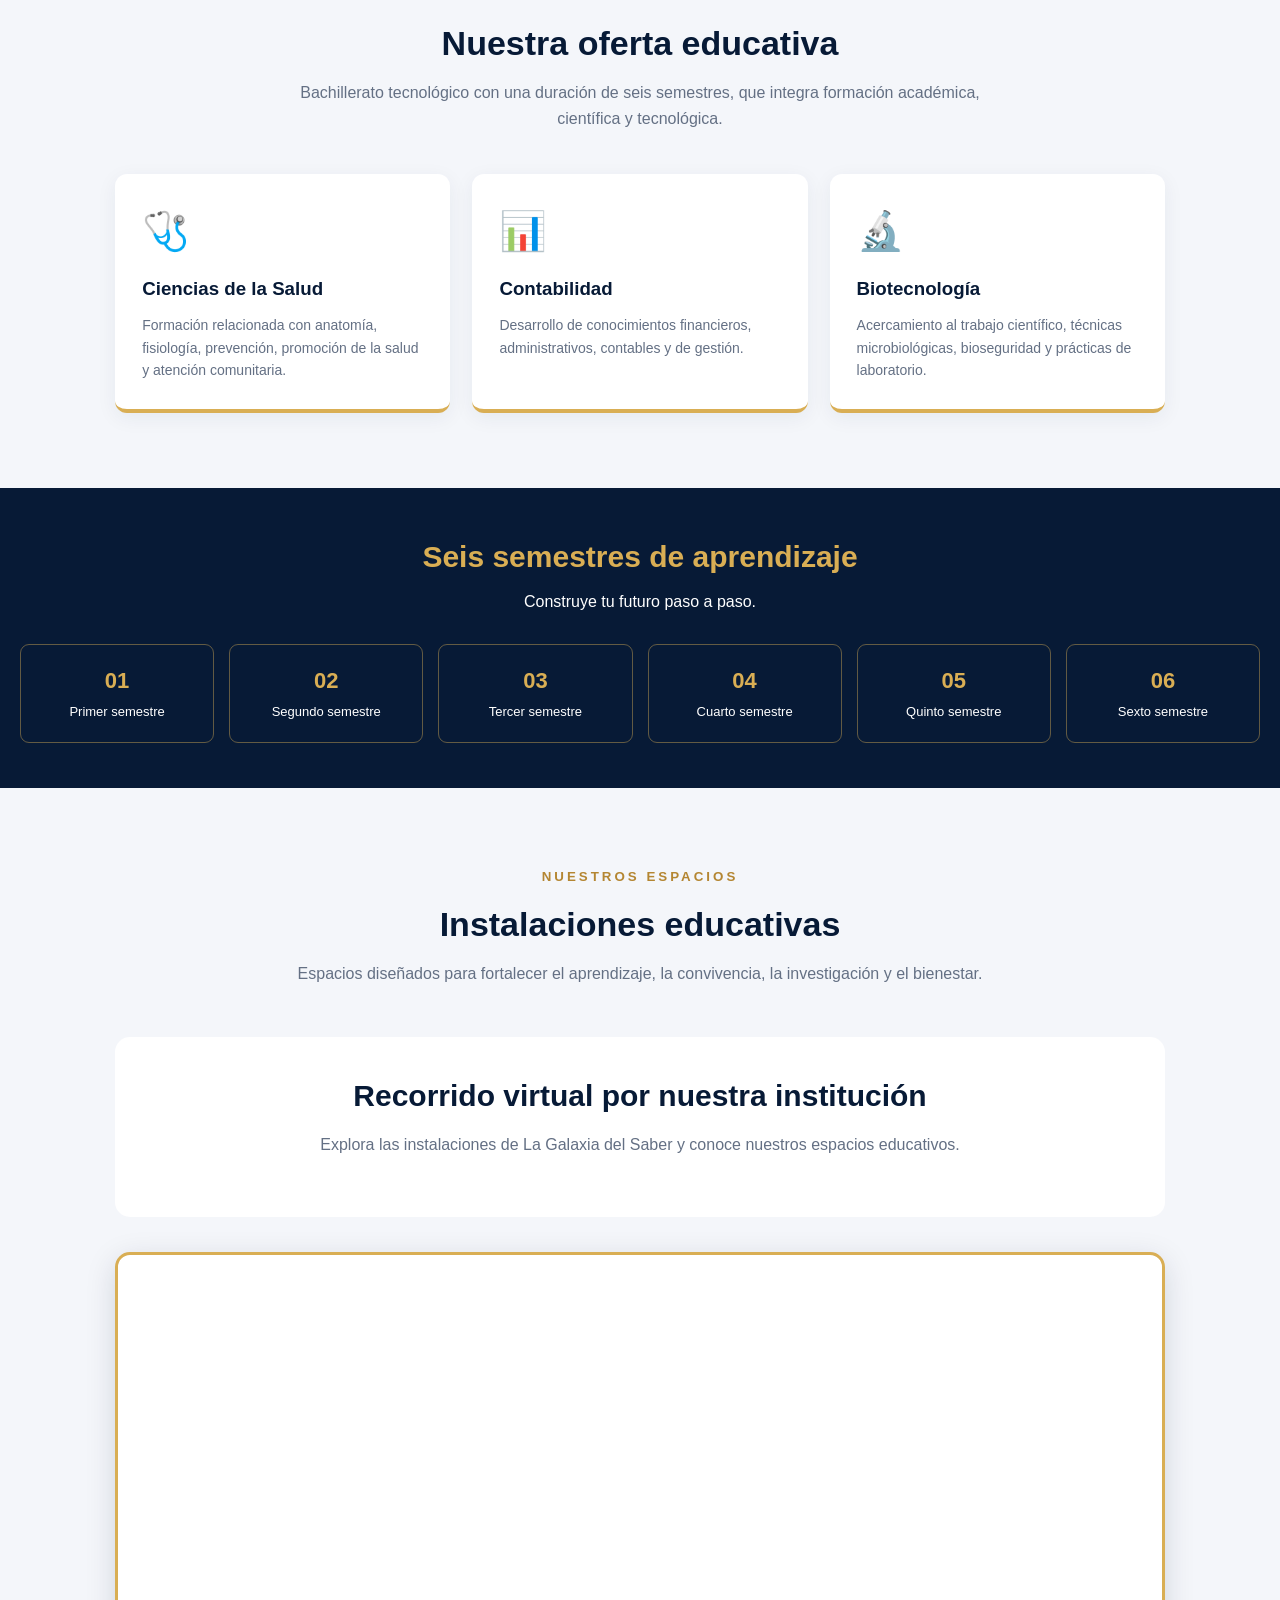
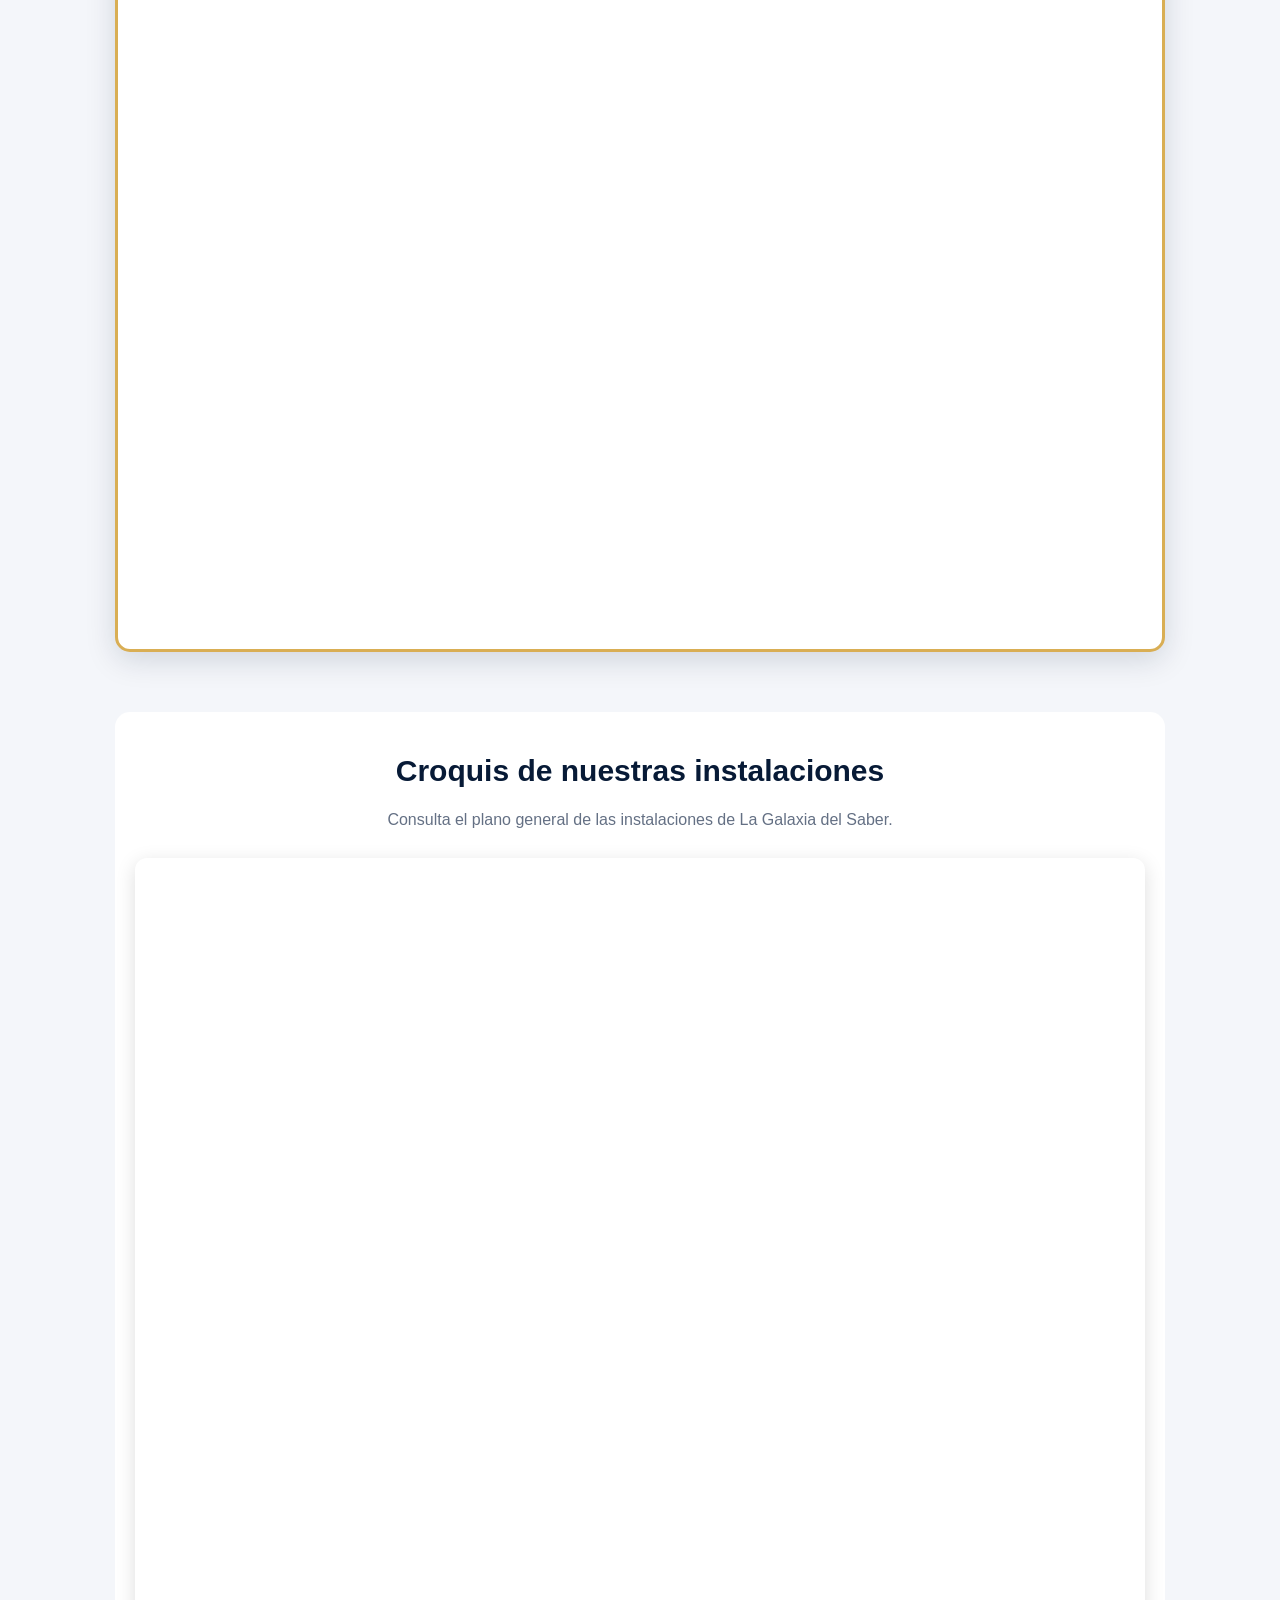
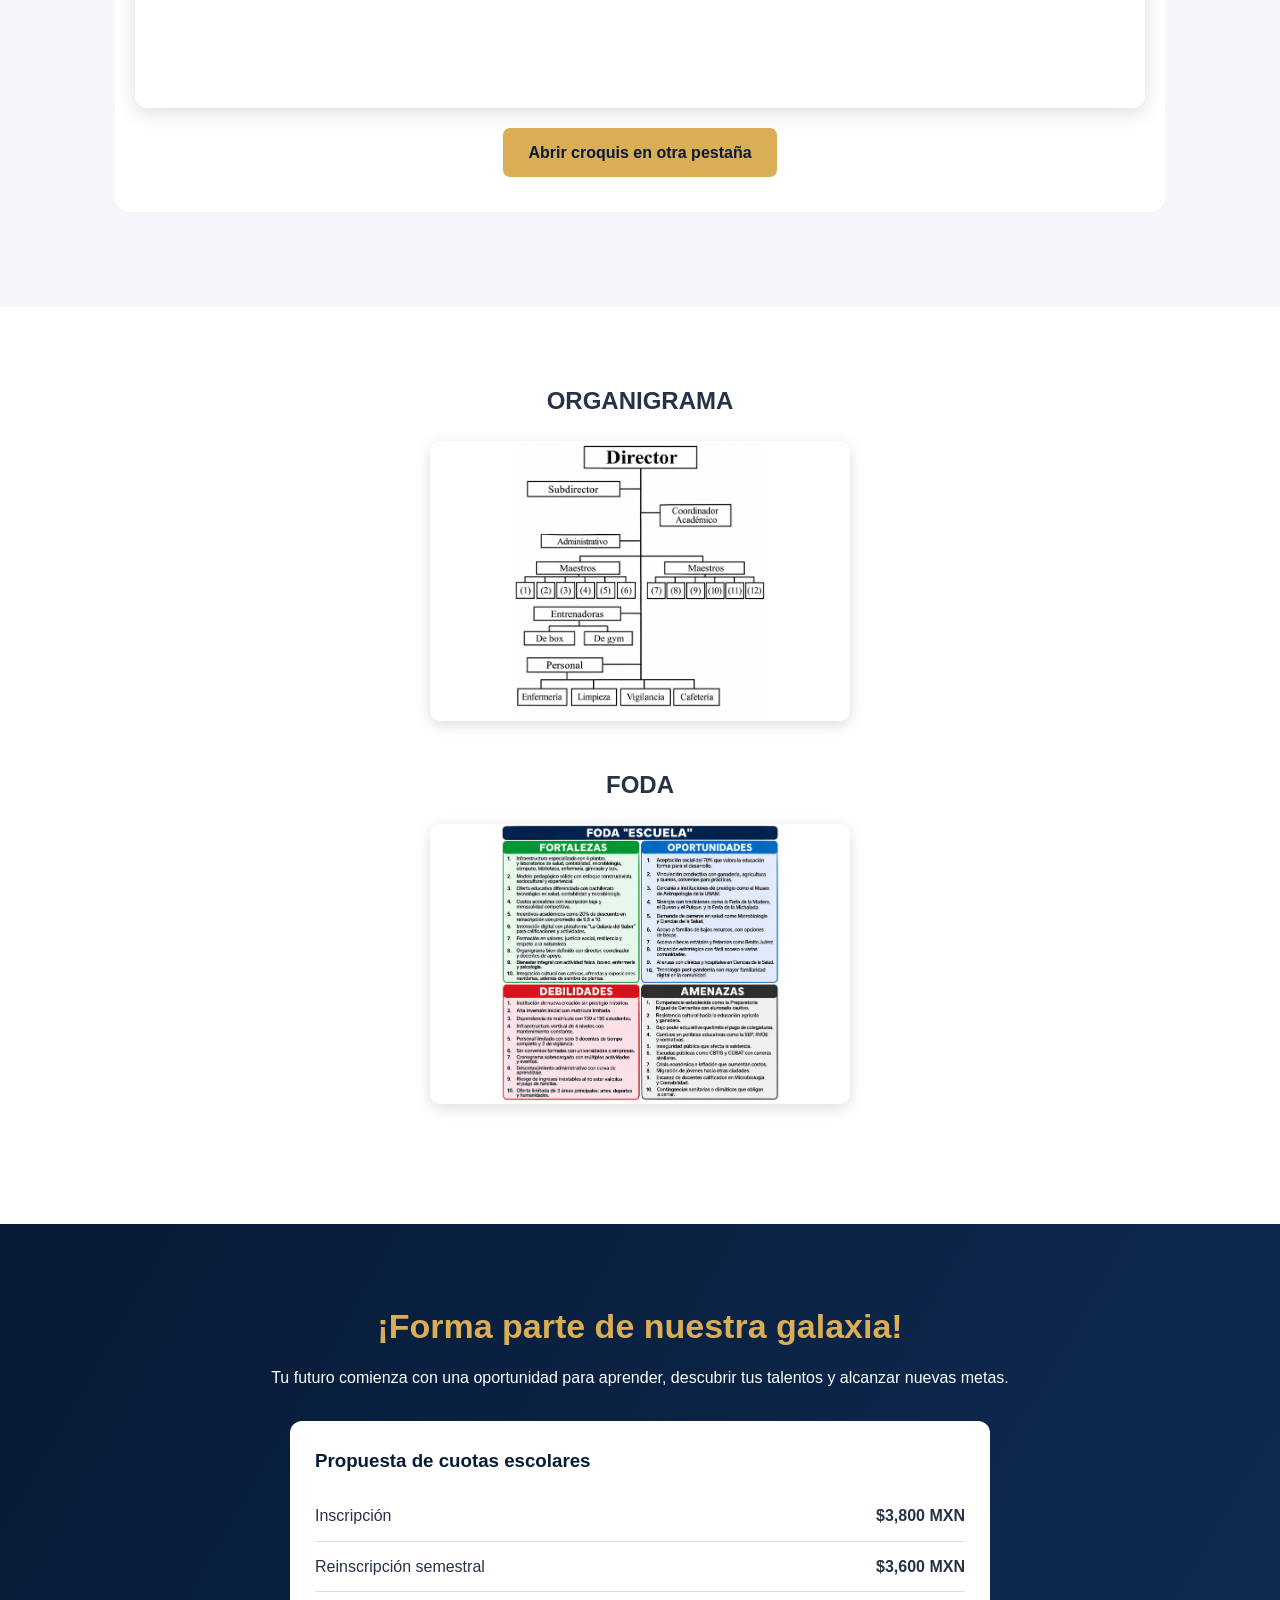
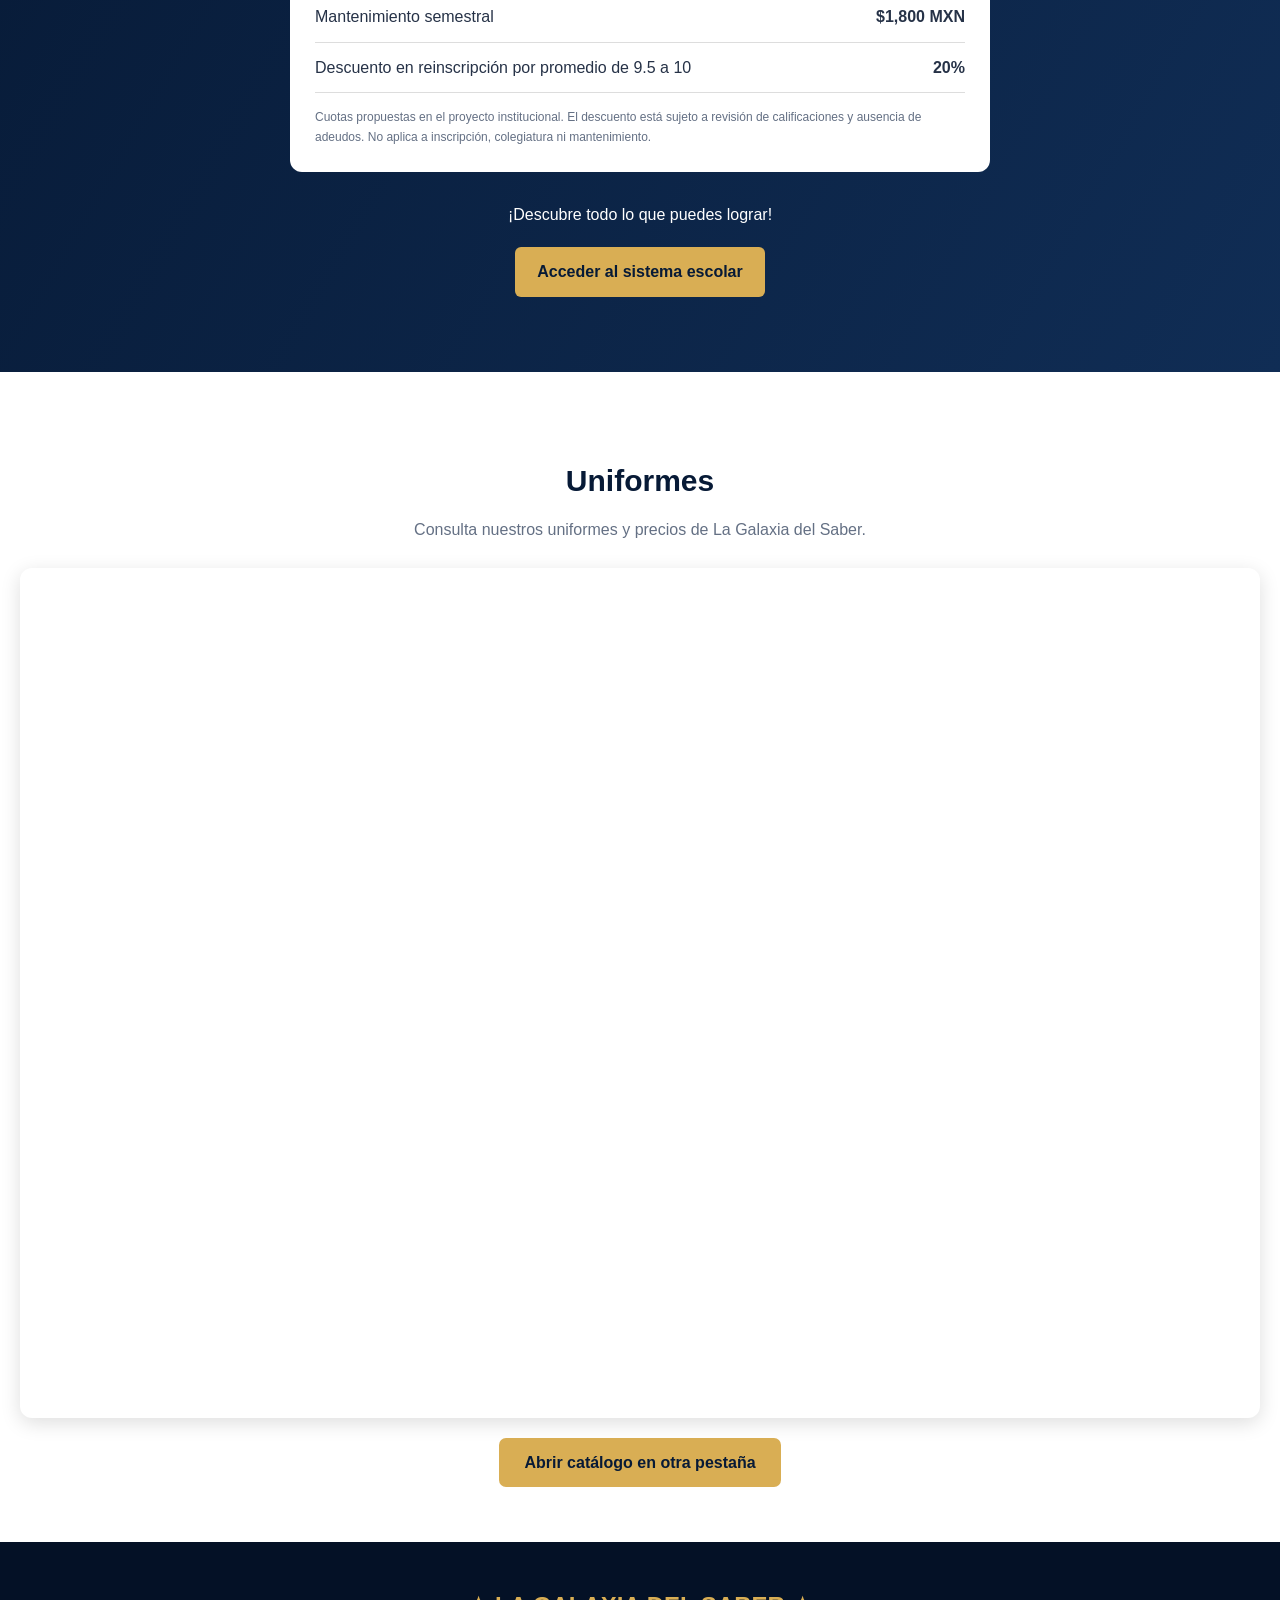
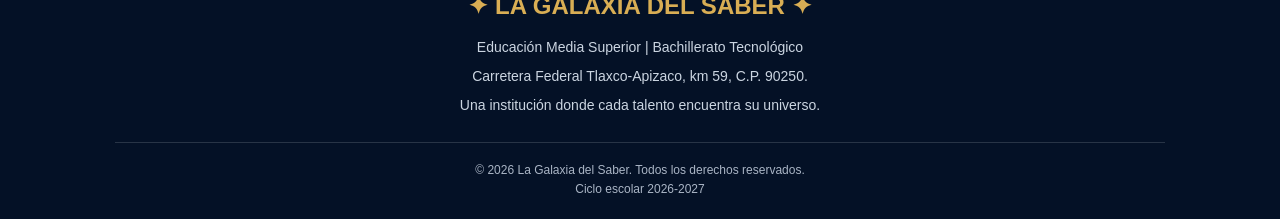
==== commit 94476688: "Update index.html" ====
--- a/index.html
+++ b/index.html
@@ -475,6 +475,26 @@
     color: #aab5c5;
 }
 
+/* IMÁGENES DE ORGANIGRAMA Y FODA */
+#actividades .imagen-documento {
+    width: 100%;
+    display: flex;
+    justify-content: center;
+    align-items: center;
+    margin: 20px auto 45px;
+}
+
+#actividades .imagen-documento img {
+    display: block;
+    width: 420px;
+    max-width: 90%;
+    height: auto;
+    max-height: 280px;
+    object-fit: contain;
+    border-radius: 10px;
+    box-shadow: 0 4px 15px #0002;
+}
+
 /* TABLETAS */
 @media(max-width: 850px) {
     header {
@@ -543,21 +563,6 @@
         height: 450px;
     }
 
-    .imagen-documento {
-    width: 100%;
-    display: flex;
-    justify-content: center;
-    margin: 20px auto 45px;
-}
-
-.imagen-documento img {
-    width: 450px;
-    max-width: 90%;
-    height: 300px;
-    object-fit: contain;
-    border-radius: 10px;
-    box-shadow: 0 4px 15px #0002;
-}
 }
 </style>
 </head>
